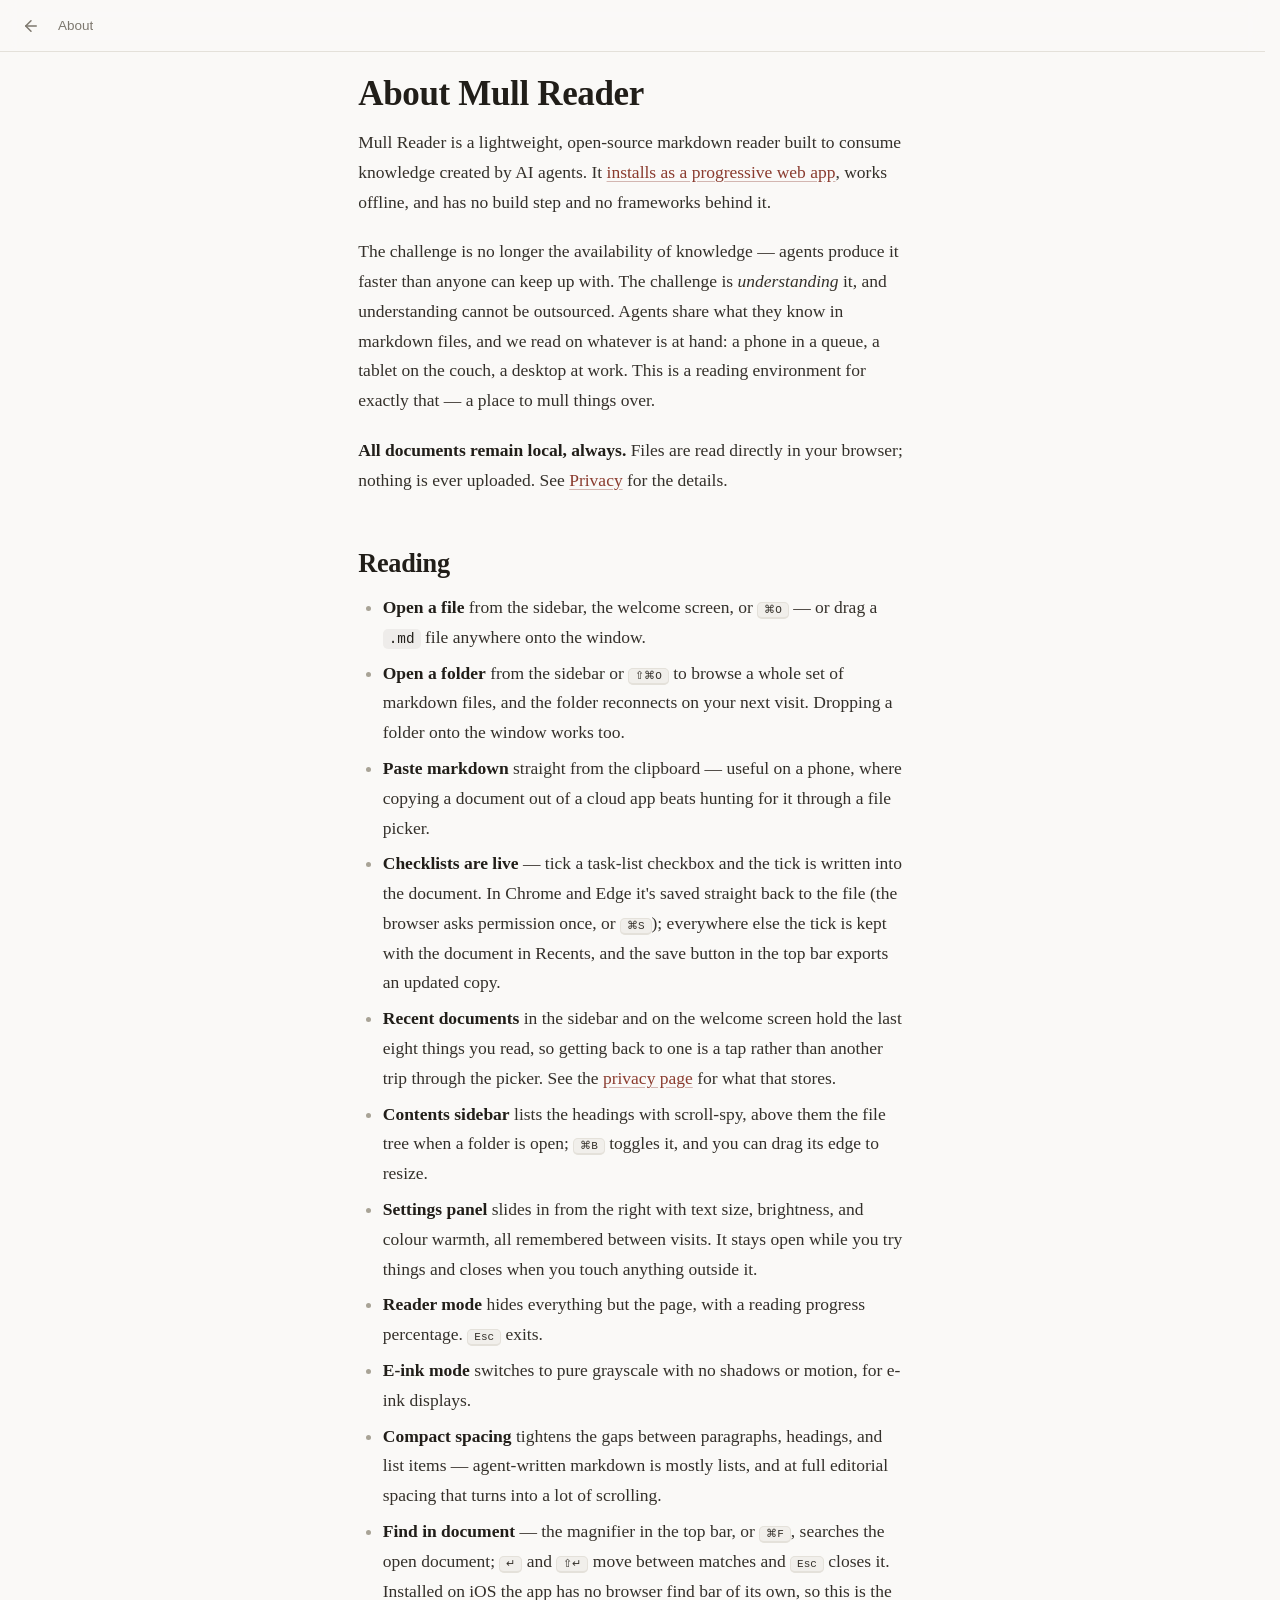
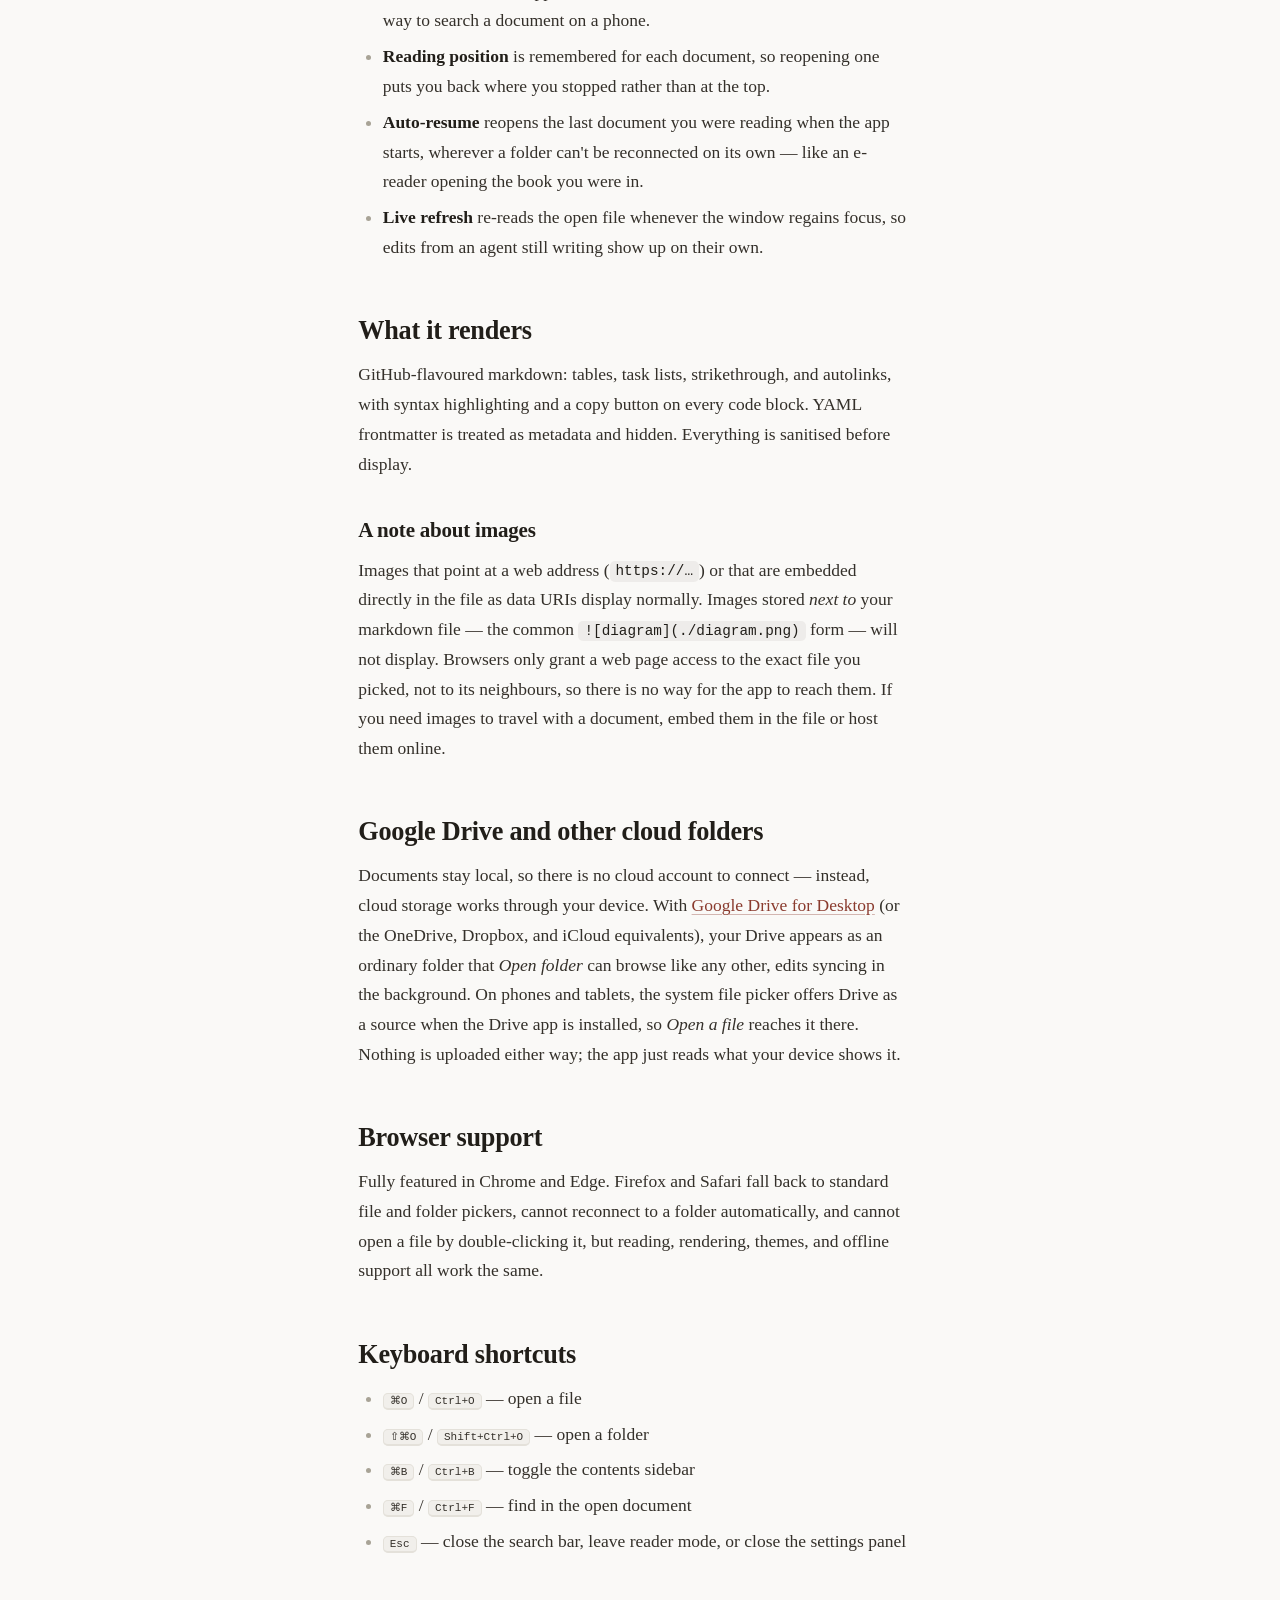
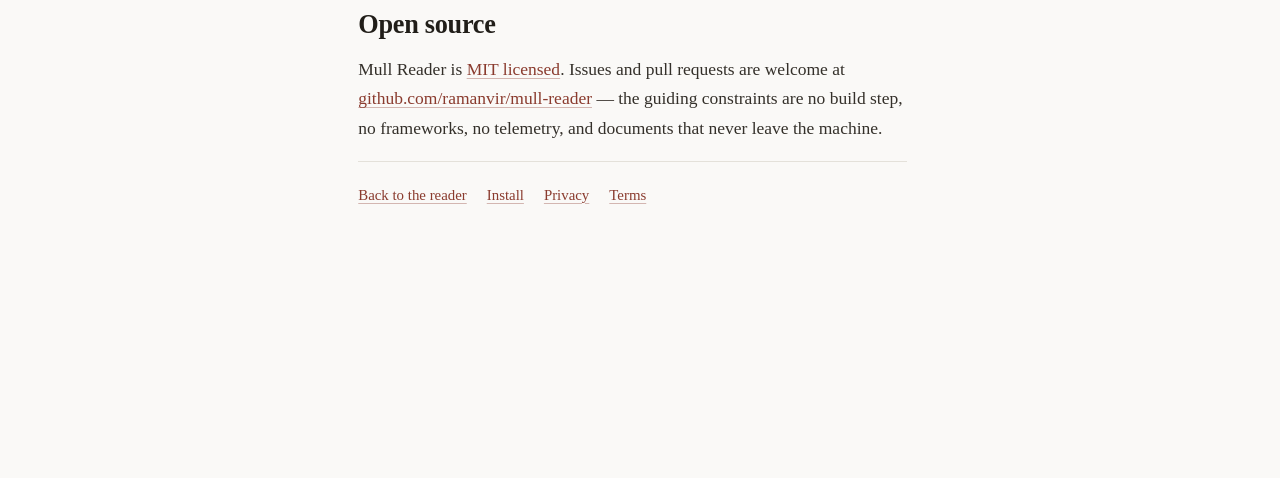
==== about.html @ fd64b6f9 "Make task-list checkboxes live, with saves back to the file Ticking a checkbox in a rendered documen" ====
<!doctype html>
<html lang="en">
<head>
  <meta charset="utf-8">
  <meta name="viewport" content="width=device-width, initial-scale=1, viewport-fit=cover">
  <title>About - Mull Reader</title>
  <meta name="description" content="What Mull Reader is, how to use it, and which browsers it supports.">
  <meta name="theme-color" content="#faf9f7" media="(prefers-color-scheme: light)">
  <meta name="theme-color" content="#1c1b1a" media="(prefers-color-scheme: dark)">
  <link rel="icon" href="./favicon.ico" sizes="48x48">
  <link rel="icon" href="./icons/icon.svg" type="image/svg+xml">
  <link rel="apple-touch-icon" href="./icons/apple-touch-icon.png">
  <!-- The host serves this page at the extensionless URL and 308s the
       .html form to it; in-app links keep .html so the offline cache hits. -->
  <link rel="canonical" href="https://mullreader.com/about">
  <link rel="stylesheet" href="./styles.css">
  <script src="./js/prefs.js"></script>
</head>
<body>
  <header class="topbar">
    <a class="icon-btn" href="./" aria-label="Back to Mull Reader" title="Back to Mull Reader">
      <svg viewBox="0 0 24 24" width="18" height="18" fill="none" stroke="currentColor" stroke-width="2" stroke-linecap="round" stroke-linejoin="round"><path d="M19 12H5"/><path d="M12 19l-7-7 7-7"/></svg>
    </a>
    <span class="file-name">About</span>
    <span class="spacer"></span>
  </header>

  <main class="main">
    <article class="content prose">
      <h1>About Mull Reader</h1>

      <p>Mull Reader is a lightweight, open-source markdown reader built to consume knowledge created by AI agents. It <a href="./install.html">installs as a progressive web app</a>, works offline, and has no build step and no frameworks behind it.</p>

      <p>The challenge is no longer the availability of knowledge — agents produce it faster than anyone can keep up with. The challenge is <em>understanding</em> it, and understanding cannot be outsourced. Agents share what they know in markdown files, and we read on whatever is at hand: a phone in a queue, a tablet on the couch, a desktop at work. This is a reading environment for exactly that — a place to mull things over.</p>

      <p><strong>All documents remain local, always.</strong> Files are read directly in your browser; nothing is ever uploaded. See <a href="./privacy.html">Privacy</a> for the details.</p>

      <h2>Reading</h2>
      <ul>
        <li><strong>Open a file</strong> from the sidebar, the welcome screen, or <kbd>⌘O</kbd> — or drag a <code>.md</code> file anywhere onto the window.</li>
        <li><strong>Open a folder</strong> from the sidebar or <kbd>⇧⌘O</kbd> to browse a whole set of markdown files, and the folder reconnects on your next visit. Dropping a folder onto the window works too.</li>
        <li><strong>Paste markdown</strong> straight from the clipboard — useful on a phone, where copying a document out of a cloud app beats hunting for it through a file picker.</li>
        <li><strong>Checklists are live</strong> — tick a task-list checkbox and the tick is written into the document. In Chrome and Edge it's saved straight back to the file (the browser asks permission once, or <kbd>⌘S</kbd>); everywhere else the tick is kept with the document in Recents, and the save button in the top bar exports an updated copy.</li>
        <li><strong>Recent documents</strong> in the sidebar and on the welcome screen hold the last eight things you read, so getting back to one is a tap rather than another trip through the picker. See the <a href="./privacy.html#recent">privacy page</a> for what that stores.</li>
        <li><strong>Contents sidebar</strong> lists the headings with scroll-spy, above them the file tree when a folder is open; <kbd>⌘B</kbd> toggles it, and you can drag its edge to resize.</li>
        <li><strong>Settings panel</strong> slides in from the right with text size, brightness, and colour warmth, all remembered between visits. It stays open while you try things and closes when you touch anything outside it.</li>
        <li><strong>Reader mode</strong> hides everything but the page, with a reading progress percentage. <kbd>Esc</kbd> exits.</li>
        <li><strong>E-ink mode</strong> switches to pure grayscale with no shadows or motion, for e-ink displays.</li>
        <li><strong>Compact spacing</strong> tightens the gaps between paragraphs, headings, and list items — agent-written markdown is mostly lists, and at full editorial spacing that turns into a lot of scrolling.</li>
        <li><strong>Find in document</strong> — the magnifier in the top bar, or <kbd>⌘F</kbd>, searches the open document; <kbd>↵</kbd> and <kbd>⇧↵</kbd> move between matches and <kbd>Esc</kbd> closes it. Installed on iOS the app has no browser find bar of its own, so this is the way to search a document on a phone.</li>
        <li><strong>Reading position</strong> is remembered for each document, so reopening one puts you back where you stopped rather than at the top.</li>
        <li><strong>Auto-resume</strong> reopens the last document you were reading when the app starts, wherever a folder can't be reconnected on its own — like an e-reader opening the book you were in.</li>
        <li><strong>Live refresh</strong> re-reads the open file whenever the window regains focus, so edits from an agent still writing show up on their own.</li>
      </ul>

      <h2>What it renders</h2>
      <p>GitHub-flavoured markdown: tables, task lists, strikethrough, and autolinks, with syntax highlighting and a copy button on every code block. YAML frontmatter is treated as metadata and hidden. Everything is sanitised before display.</p>

      <h3>A note about images</h3>
      <p>Images that point at a web address (<code>https://…</code>) or that are embedded directly in the file as data URIs display normally. Images stored <em>next to</em> your markdown file — the common <code>![diagram](./diagram.png)</code> form — will not display. Browsers only grant a web page access to the exact file you picked, not to its neighbours, so there is no way for the app to reach them. If you need images to travel with a document, embed them in the file or host them online.</p>

      <h2>Google Drive and other cloud folders</h2>
      <p>Documents stay local, so there is no cloud account to connect — instead, cloud storage works through your device. With <a href="https://workspace.google.com/products/drive/#download" target="_blank" rel="noopener noreferrer">Google Drive for Desktop</a> (or the OneDrive, Dropbox, and iCloud equivalents), your Drive appears as an ordinary folder that <em>Open folder</em> can browse like any other, edits syncing in the background. On phones and tablets, the system file picker offers Drive as a source when the Drive app is installed, so <em>Open a file</em> reaches it there. Nothing is uploaded either way; the app just reads what your device shows it.</p>

      <h2>Browser support</h2>
      <p>Fully featured in Chrome and Edge. Firefox and Safari fall back to standard file and folder pickers, cannot reconnect to a folder automatically, and cannot open a file by double-clicking it, but reading, rendering, themes, and offline support all work the same.</p>

      <h2>Keyboard shortcuts</h2>
      <ul>
        <li><kbd>⌘O</kbd> / <kbd>Ctrl+O</kbd> — open a file</li>
        <li><kbd>⇧⌘O</kbd> / <kbd>Shift+Ctrl+O</kbd> — open a folder</li>
        <li><kbd>⌘B</kbd> / <kbd>Ctrl+B</kbd> — toggle the contents sidebar</li>
        <li><kbd>⌘F</kbd> / <kbd>Ctrl+F</kbd> — find in the open document</li>
        <li><kbd>Esc</kbd> — close the search bar, leave reader mode, or close the settings panel</li>
      </ul>

      <h2>Open source</h2>
      <p>Mull Reader is <a href="https://github.com/ramanvir/mull-reader/blob/main/LICENSE" target="_blank" rel="noopener noreferrer">MIT licensed</a>. Issues and pull requests are welcome at <a href="https://github.com/ramanvir/mull-reader" target="_blank" rel="noopener noreferrer">github.com/ramanvir/mull-reader</a> — the guiding constraints are no build step, no frameworks, no telemetry, and documents that never leave the machine.</p>

      <nav class="doc-nav" aria-label="Related pages">
        <a href="./">Back to the reader</a>
        <a href="./install.html">Install</a>
        <a href="./privacy.html">Privacy</a>
        <a href="./terms.html">Terms</a>
      </nav>
    </article>
  </main>
</body>
</html>
---- styles.css ----
/* ================= Folio — editorial markdown reader ================= */

:root {
  --serif: Charter, 'Bitstream Charter', 'Sitka Text', Cambria, Georgia, 'Times New Roman', serif;
  --sans: -apple-system, BlinkMacSystemFont, 'Segoe UI', Inter, Roboto, 'Helvetica Neue', sans-serif;
  --mono: ui-monospace, 'SF Mono', SFMono-Regular, Menlo, Consolas, 'Liberation Mono', monospace;

  --safe-top: env(safe-area-inset-top, 0px);
  --safe-bottom: env(safe-area-inset-bottom, 0px);
  --safe-left: env(safe-area-inset-left, 0px);
  --safe-right: env(safe-area-inset-right, 0px);

  --topbar-h: calc(52px + var(--safe-top));
  --sidebar-w: 272px;
  --prose-size: 17.5px;

  /* Light: warm paper */
  --bg: #faf9f7;
  --bg-raised: #f1efeb;
  --bg-sidebar: #f4f2ee;
  --ink: #34302a;
  --ink-strong: #211e19;
  --muted: #7d786e;
  --faint: #a8a396;
  --border: #e4e1da;
  --accent: #8a3b2e;
  --accent-soft: rgba(138, 59, 46, 0.08);
  --code-bg: rgba(90, 80, 60, 0.07);
  --pre-bg: #f2f0ec;
  --shadow: 0 1px 3px rgba(40, 35, 25, 0.08);

  --hl-comment: #918c80;
  --hl-keyword: #9d4a34;
  --hl-string: #3f6e4b;
  --hl-number: #a06a1f;
  --hl-title: #4a5d94;
  --hl-attr: #77522e;
}

/* Dark: warm dark gray, reduced-contrast text */
@media (prefers-color-scheme: dark) {
  :root:not([data-theme="light"]) {
    --bg: #1c1b1a;
    --bg-raised: #262523;
    --bg-sidebar: #211f1e;
    --ink: #cfccc4;
    --ink-strong: #e8e5dd;
    --muted: #8f8b81;
    --faint: #6b675e;
    --border: #34322e;
    --accent: #d99a83;
    --accent-soft: rgba(217, 154, 131, 0.1);
    --code-bg: rgba(255, 250, 235, 0.07);
    --pre-bg: #232220;
    --shadow: 0 1px 3px rgba(0, 0, 0, 0.4);

    --hl-comment: #7d786e;
    --hl-keyword: #d9927b;
    --hl-string: #a3c495;
    --hl-number: #d4b06a;
    --hl-title: #97aede;
    --hl-attr: #c9a97d;
  }
}
:root[data-theme="dark"] {
  --bg: #1c1b1a;
  --bg-raised: #262523;
  --bg-sidebar: #211f1e;
  --ink: #cfccc4;
  --ink-strong: #e8e5dd;
  --muted: #8f8b81;
  --faint: #6b675e;
  --border: #34322e;
  --accent: #d99a83;
  --accent-soft: rgba(217, 154, 131, 0.1);
  --code-bg: rgba(255, 250, 235, 0.07);
  --pre-bg: #232220;
  --shadow: 0 1px 3px rgba(0, 0, 0, 0.4);

  --hl-comment: #7d786e;
  --hl-keyword: #d9927b;
  --hl-string: #a3c495;
  --hl-number: #d4b06a;
  --hl-title: #97aede;
  --hl-attr: #c9a97d;
}

/* E-ink: pure grayscale, hard edges, no motion — wins over light and dark */
:root[data-eink] {
  --bg: #ffffff;
  --bg-raised: #f0f0f0;
  --bg-sidebar: #ffffff;
  --ink: #111111;
  --ink-strong: #000000;
  --muted: #3d3d3d;
  --faint: #6e6e6e;
  --border: #9a9a9a;
  --accent: #000000;
  --accent-soft: rgba(0, 0, 0, 0.08);
  --code-bg: rgba(0, 0, 0, 0.07);
  --pre-bg: #f2f2f2;
  --shadow: none;

  --hl-comment: #666666;
  --hl-keyword: #000000;
  --hl-string: #333333;
  --hl-number: #333333;
  --hl-title: #000000;
  --hl-attr: #444444;
}
:root[data-eink] * {
  transition: none !important;
  animation: none !important;
  box-shadow: none !important;
  text-shadow: none !important;
}
:root[data-eink] body { -webkit-font-smoothing: auto; }
:root[data-eink] .topbar { backdrop-filter: none; background: var(--bg); }
:root[data-eink] .drop-veil { backdrop-filter: none; }
:root[data-eink] .prose img { filter: grayscale(1) contrast(1.05); }

/* ================= Base ================= */

* { box-sizing: border-box; }

html {
  scrollbar-gutter: stable;
  scroll-padding-top: calc(var(--topbar-h) + 16px);
  -webkit-text-size-adjust: 100%;
  /* Disable double-tap-to-zoom (pinch zoom still works); restricting the
     root restricts every descendant's touch gestures with it. */
  touch-action: manipulation;
}

body {
  margin: 0;
  background: var(--bg);
  color: var(--ink);
  font-family: var(--sans);
  font-size: 15px;
  -webkit-font-smoothing: antialiased;
  transition: background-color 0.15s ease, color 0.15s ease;
}

button { font: inherit; color: inherit; -webkit-tap-highlight-color: transparent; }
a { -webkit-tap-highlight-color: transparent; }

/* ================= Top bar ================= */

.topbar {
  position: sticky;
  top: 0;
  z-index: 20;
  display: flex;
  align-items: center;
  gap: 10px;
  height: var(--topbar-h);
  padding: var(--safe-top) calc(14px + var(--safe-right)) 0 calc(14px + var(--safe-left));
  background: color-mix(in srgb, var(--bg) 88%, transparent);
  backdrop-filter: blur(10px);
  border-bottom: 1px solid var(--border);
}

.file-name {
  color: var(--muted);
  font-size: 13.5px;
  white-space: nowrap;
  overflow: hidden;
  text-overflow: ellipsis;
  min-width: 0;
}
.file-name:not(:empty) { cursor: pointer; }

.spacer { flex: 1; }

.icon-btn {
  display: inline-flex;
  align-items: center;
  justify-content: center;
  gap: 6px;
  border: 1px solid transparent;
  background: none;
  border-radius: 8px;
  cursor: pointer;
  color: var(--muted);
  padding: 7px;
  touch-action: manipulation;
}
.font-btn {
  font-family: var(--serif);
  font-weight: 600;
  font-size: 13px;
  letter-spacing: 0.02em;
}
#font-inc { font-size: 15.5px; }

.icon-btn:disabled { opacity: 0.35; cursor: default; }
/* `hidden` has to win over the flex display above — the search button is
   hidden until a document is open. */
.icon-btn[hidden] { display: none !important; }
.icon-btn[aria-pressed="true"] {
  color: var(--accent);
  background: var(--accent-soft);
}

.icon-btn:hover {
  color: var(--ink-strong);
  background: var(--bg-raised);
}

/* --- settings panel --- */

/* A full-height panel on the right rather than a dropdown. It sits under the
   brightness and tone veils on purpose, so adjusting them shows their real
   effect on the page instead of on a panel floating above it. */

.menu-scrim {
  position: fixed;
  inset: 0;
  z-index: 29;
  background: rgba(0, 0, 0, 0.28);
  opacity: 0;
  /* Inert rather than removed, so the fade survives the close. */
  pointer-events: none;
  transition: opacity 0.22s ease;
}
body.menu-open .menu-scrim { opacity: 1; pointer-events: auto; }

@media (prefers-reduced-motion: reduce) {
  .menu-scrim, .menu-panel { transition: none; }
}

.menu-panel {
  position: fixed;
  top: 0;
  right: 0;
  bottom: 0;
  z-index: 30;
  width: min(320px, 86vw);
  display: flex;
  flex-direction: column;
  background: var(--bg-sidebar);
  border-left: 1px solid var(--border);
  box-shadow: -12px 0 34px rgba(0, 0, 0, 0.16);
  /* Off-screen and out of the tab order until opened. `visibility` is stepped
     rather than transitioned: on close it's delayed so the slide-out stays
     visible, but on open it must flip in the same style recalc — a visibility
     *transition* leaves the panel hidden for a frame, and a hidden element
     silently refuses focus(). */
  transform: translateX(100%);
  visibility: hidden;
  transition: transform 0.22s ease, visibility 0s linear 0.22s;
}
.menu-panel:focus { outline: none; }
body.menu-open .menu-panel {
  transform: none;
  visibility: visible;
  transition: transform 0.22s ease, visibility 0s;
}

.menu-panel-head {
  flex: none;
  display: flex;
  align-items: center;
  justify-content: space-between;
  gap: 10px;
  height: var(--topbar-h);
  padding: var(--safe-top) calc(10px + var(--safe-right)) 0 16px;
  border-bottom: 1px solid var(--border);
}
.menu-panel-title {
  font-size: 11px;
  font-weight: 600;
  text-transform: uppercase;
  letter-spacing: 0.09em;
  color: var(--faint);
}

.menu-panel-body {
  flex: 1;
  overflow-y: auto;
  padding: 10px 10px calc(24px + var(--safe-bottom));
}

.menu-item {
  display: flex;
  align-items: center;
  gap: 10px;
  width: 100%;
  border: 0;
  background: none;
  cursor: pointer;
  padding: 9px 10px;
  border-radius: 8px;
  font-size: 13.5px;
  color: var(--ink);
  text-align: left;
  text-decoration: none;
  touch-action: manipulation;
}
.menu-item svg { flex: none; color: var(--muted); }
.menu-item:hover { background: var(--bg-raised); }
.menu-item[aria-pressed="true"] {
  color: var(--accent);
  background: var(--accent-soft);
}
.menu-item[aria-pressed="true"] svg { color: var(--accent); }

.menu-sep { height: 1px; background: var(--border); margin: 6px 4px; }

.menu-size {
  display: flex;
  align-items: center;
  justify-content: space-between;
  gap: 10px;
  padding: 2px 4px 2px 10px;
  font-size: 13.5px;
  color: var(--ink);
}
.menu-size-btns { display: inline-flex; }

/* theme toggle shows the icon for the theme you'd switch to */
.moon { display: none; }
@media (prefers-color-scheme: dark) {
  :root:not([data-theme="light"]) .sun { display: none; }
  :root:not([data-theme="light"]) .moon { display: block; }
}
:root[data-theme="dark"] .sun { display: none; }
:root[data-theme="dark"] .moon { display: block; }
:root[data-theme="light"] .sun { display: block; }
:root[data-theme="light"] .moon { display: none; }

/* ================= Find in document ================= */

/* A slim bar under the topbar rather than a floating box: an installed iOS
   app has no browser find bar, so this is the whole search affordance and it
   has to be thumb-reachable and wide enough to type into on a phone. */
.search-bar {
  position: fixed;
  top: var(--topbar-h);
  left: 0;
  right: 0;
  z-index: 19;
  display: flex;
  align-items: center;
  gap: 4px;
  padding: 6px calc(10px + var(--safe-right)) 6px calc(12px + var(--safe-left));
  background: var(--bg);
  border-bottom: 1px solid var(--border);
  box-shadow: var(--shadow);
  font-family: var(--sans);
}
.search-bar[hidden] { display: none !important; }
.search-glyph { flex: none; color: var(--faint); }

.search-input {
  flex: 1;
  min-width: 0;
  border: 1px solid transparent;
  background: none;
  color: var(--ink);
  font-family: var(--sans);
  /* 16px keeps iOS Safari from zooming the page when the field takes focus. */
  font-size: 16px;
  padding: 6px 4px;
  border-radius: 8px;
}
.search-input:focus { outline: none; }
.search-input::placeholder { color: var(--faint); }

.search-count {
  flex: none;
  font-size: 12px;
  color: var(--faint);
  font-variant-numeric: tabular-nums;
  padding: 0 4px;
}
.search-count.none { color: var(--accent); }

/* In reader mode the topbar hides itself and would slide back over the search
   bar on hover or a scroll up. Searching is chrome work, so while the bar is
   open the topbar simply stays put above it. */
body.reader-mode.search-open .topbar { transform: none; }

/* Highlighting uses the CSS Custom Highlight API, so nothing in the document
   is rewritten to show a match — see js/app.js. Browsers without it still
   count and scroll to matches, just without the paint. */
::highlight(search) {
  background-color: color-mix(in srgb, var(--accent) 26%, transparent);
  color: var(--ink-strong);
}
::highlight(search-current) {
  background-color: var(--accent);
  color: var(--bg);
}

/* ================= Layout ================= */

.layout { display: flex; min-height: calc(100dvh - var(--topbar-h)); }

.sidebar {
  width: var(--sidebar-w);
  flex: none;
  position: sticky;
  top: var(--topbar-h);
  height: calc(100dvh - var(--topbar-h));
  overflow-y: auto;
  background: var(--bg-sidebar);
  border-right: 1px solid var(--border);
  padding: 14px 10px calc(32px + var(--safe-bottom));
}
body.sidebar-collapsed .sidebar { display: none; }

.sidebar-actions {
  margin-bottom: 10px;
  padding-bottom: 10px;
  border-bottom: 1px solid var(--border);
}

/* Drag handle straddling the sidebar's right edge. The hit area is wider than
   the line it draws so it's easy to grab without eating the border's look. */
.sidebar-resizer {
  flex: none;
  width: 9px;
  margin: 0 -5px 0 -4px;
  position: sticky;
  top: var(--topbar-h);
  height: calc(100dvh - var(--topbar-h));
  z-index: 16;
  cursor: col-resize;
  touch-action: none;
}
.sidebar-resizer::before {
  content: '';
  display: block;
  width: 3px;
  height: 100%;
  margin-left: 3px;
  background: transparent;
  transition: background 0.15s ease;
}
.sidebar-resizer:hover::before,
.sidebar-resizer:focus-visible::before,
body.sidebar-resizing .sidebar-resizer::before { background: var(--accent); }
.sidebar-resizer:focus-visible { outline: none; }

/* While dragging, keep the col-resize cursor even as the pointer outruns the
   handle, and stop the drag from selecting the contents list. */
body.sidebar-resizing { cursor: col-resize; user-select: none; }

body.sidebar-collapsed .sidebar-resizer,
body.reader-mode .sidebar-resizer { display: none; }

.main { flex: 1; min-width: 0; }

/* ================= File tree ================= */

/* Sits between the open actions and the contents outline. Hidden entirely
   until a folder is open, so single-file readers never see an empty shelf. */
.file-tree {
  margin-bottom: 12px;
  padding-bottom: 12px;
  border-bottom: 1px solid var(--border);
}
.file-tree[hidden] { display: none !important; }

.tree-root-name {
  font-size: 11px;
  font-weight: 600;
  text-transform: uppercase;
  letter-spacing: 0.09em;
  color: var(--faint);
  padding: 2px 8px 8px;
  overflow-wrap: anywhere;
}

.tree-empty { color: var(--faint); font-size: 13px; padding: 8px; }

.tree-children { display: flex; flex-direction: column; }
.tree-dir > .tree-children,
details.tree-dir > .tree-children { padding-left: 14px; }

details.tree-dir > summary {
  list-style: none;
  cursor: pointer;
  padding: 4px 8px;
  border-radius: 6px;
  font-size: 13.5px;
  font-weight: 600;
  color: var(--muted);
  user-select: none;
  display: flex;
  align-items: center;
  gap: 6px;
  overflow-wrap: anywhere;
}
details.tree-dir > summary::-webkit-details-marker { display: none; }
details.tree-dir > summary::before {
  content: '';
  flex: none;
  width: 0; height: 0;
  border-left: 5px solid var(--faint);
  border-top: 4px solid transparent;
  border-bottom: 4px solid transparent;
  transition: transform 0.12s ease;
}
details.tree-dir[open] > summary::before { transform: rotate(90deg); }
details.tree-dir > summary:hover { background: var(--bg-raised); color: var(--ink-strong); }

.tree-file {
  text-align: left;
  border: 0;
  background: none;
  cursor: pointer;
  padding: 4px 8px;
  border-radius: 6px;
  font-size: 13.5px;
  color: var(--ink);
  overflow-wrap: anywhere;
}
.tree-file:hover { background: var(--bg-raised); }
.tree-file.active {
  background: var(--accent-soft);
  color: var(--accent);
  font-weight: 600;
}

/* ================= Recent documents ================= */

/* Sits above the file tree: the way back into what you were reading when no
   folder is open, which on browsers without persistent handles is every launch. */
.recents {
  margin-bottom: 12px;
  padding-bottom: 12px;
  border-bottom: 1px solid var(--border);
}
.recents[hidden] { display: none !important; }

.recents > summary {
  list-style: none;
  cursor: pointer;
  user-select: none;
  display: flex;
  align-items: center;
  gap: 6px;
  font-size: 11px;
  font-weight: 600;
  text-transform: uppercase;
  letter-spacing: 0.09em;
  color: var(--faint);
  padding: 2px 8px 8px;
}
.recents > summary::-webkit-details-marker { display: none; }
.recents > summary::before {
  content: '';
  flex: none;
  width: 0; height: 0;
  border-left: 5px solid var(--faint);
  border-top: 4px solid transparent;
  border-bottom: 4px solid transparent;
  transition: transform 0.12s ease;
}
.recents[open] > summary::before { transform: rotate(90deg); }
.recents > summary:hover { color: var(--ink-strong); }

.recents-list { display: flex; flex-direction: column; }

.recent-item {
  display: flex;
  flex-direction: column;
  align-items: flex-start;
  gap: 1px;
  text-align: left;
  border: 0;
  background: none;
  cursor: pointer;
  padding: 5px 8px;
  border-radius: 6px;
  overflow-wrap: anywhere;
}
.recent-item:hover { background: var(--bg-raised); }

.recent-name {
  font-size: 13.5px;
  color: var(--ink);
}
.recent-meta {
  font-size: 11px;
  color: var(--faint);
}

.recents-clear {
  margin-top: 6px;
  border: 0;
  background: none;
  cursor: pointer;
  padding: 4px 8px;
  border-radius: 6px;
  font-size: 11.5px;
  color: var(--faint);
}
.recents-clear:hover { background: var(--bg-raised); color: var(--ink-strong); }

/* The welcome screen's copy of the list. Centred to sit under the CTA, and
   boxed so it reads as a shelf rather than as more body copy. */
.welcome-recents {
  margin-top: 30px;
  text-align: left;
  border: 1px solid var(--border);
  border-radius: 12px;
  padding: 10px;
  background: var(--bg-raised);
}
.welcome-recents[hidden] { display: none !important; }

.welcome-recents-title {
  font-family: var(--sans);
  font-size: 10.5px;
  font-weight: 600;
  text-transform: uppercase;
  letter-spacing: 0.1em;
  color: var(--faint);
  padding: 2px 8px 6px;
}
.welcome-recents .recent-item { width: 100%; }

/* ================= Welcome ================= */

.welcome {
  display: grid;
  place-items: center;
  min-height: calc(100dvh - var(--topbar-h));
  padding: 32px;
}
.welcome[hidden] { display: none; }

.welcome-inner { text-align: center; max-width: 26rem; }

.welcome-mark {
  width: 76px; height: 76px;
  margin: 0 auto 22px;
  display: grid;
  place-items: center;
  border-radius: 20px;
  background: var(--ink-strong);
  color: var(--bg);
  box-shadow: var(--shadow);
}
.welcome-mark svg { width: 44px; height: 36px; display: block; }
/* e-ink is pure grayscale and the tile is black — the rust arrow would vanish */
:root[data-eink] .welcome-mark .mark-arrow { fill: var(--bg); }

.welcome h1 {
  font-family: var(--serif);
  font-size: 34px;
  margin: 0 0 10px;
  color: var(--ink-strong);
}

.welcome-sub {
  font-family: var(--serif);
  font-size: 17px;
  line-height: 1.6;
  color: var(--muted);
  margin: 0 0 26px;
  text-align: justify;
  text-align-last: center;
  -webkit-hyphens: auto;
  hyphens: auto;
}

.cta {
  border: 0;
  background: var(--accent);
  color: var(--bg);
  font-size: 15px;
  font-weight: 600;
  padding: 11px 22px;
  border-radius: 10px;
  cursor: pointer;
  box-shadow: var(--shadow);
  /* also used as a link on the 404 page */
  display: inline-block;
  text-decoration: none;
}
.cta:hover { filter: brightness(1.08); }

.cta-secondary {
  margin-left: 10px;
  background: none;
  color: var(--muted);
  border: 1px solid var(--border);
  box-shadow: none;
}
.cta-secondary:hover { color: var(--ink-strong); border-color: var(--faint); filter: none; }
.cta-secondary[hidden] { display: none; }

.welcome-secondary {
  display: block;
  margin: 12px auto 0;
  border: 0;
  background: none;
  cursor: pointer;
  font-size: 13.5px;
  color: var(--muted);
  text-decoration: underline;
  text-decoration-color: var(--border);
  text-underline-offset: 3px;
  padding: 6px 10px;
  border-radius: 8px;
}
.welcome-secondary:hover { color: var(--accent); }
.welcome-secondary[hidden] { display: none !important; }

.welcome-hint {
  margin: 16px auto 0;
  max-width: 24rem;
  font-size: 12.5px;
  line-height: 1.55;
  color: var(--faint);
  text-align: left;
  padding: 10px 12px;
  border: 1px solid var(--border);
  border-radius: 10px;
}
.welcome-hint strong { color: var(--muted); font-weight: 600; }
.welcome-hint[hidden] { display: none !important; }

.welcome-links {
  display: flex;
  flex-wrap: wrap;
  justify-content: center;
  gap: 6px 18px;
  margin-top: 28px;
  font-size: 13px;
}
.welcome-links a {
  color: var(--faint);
  text-decoration: none;
}
.welcome-links a:hover { color: var(--accent); }

/* ================= Static pages (about, privacy, terms) ================= */

.doc-meta {
  color: var(--faint);
  font-size: 0.85em;
}

.doc-nav {
  display: flex;
  flex-wrap: wrap;
  gap: 8px 20px;
  margin-top: 3em;
  padding-top: 1.4em;
  border-top: 1px solid var(--border);
  font-size: 0.85em;
}
.doc-nav a { color: var(--muted); }

kbd {
  font-family: var(--mono);
  font-size: 11px;
  background: var(--bg-raised);
  border: 1px solid var(--border);
  border-bottom-width: 2px;
  border-radius: 5px;
  padding: 1px 6px;
}

/* ================= Prose ================= */

.content {
  max-width: 70ch;
  margin: 0 auto;
  padding: 20px 32px 30vh;
  padding-left: max(32px, var(--safe-left));
  padding-right: max(32px, var(--safe-right));
}

.prose {
  font-family: var(--serif);
  font-size: var(--prose-size);
  line-height: 1.7;
  color: var(--ink);
}

.prose > * { margin-top: 0; margin-bottom: 0; }
.prose > * + * { margin-top: 1.15em; }

.prose h1, .prose h2, .prose h3, .prose h4, .prose h5, .prose h6 {
  font-family: var(--serif);
  color: var(--ink-strong);
  line-height: 1.25;
  letter-spacing: -0.01em;
  position: relative;
}
.prose > h1 { font-size: 2em; margin-top: 0.4em; }
.prose > h2 { font-size: 1.5em; margin-top: 2em; }
.prose > h3 { font-size: 1.2em; margin-top: 1.8em; }
.prose > h4 { font-size: 1.05em; margin-top: 1.6em; }
.prose > :first-child { margin-top: 0; }

.prose h1 + *, .prose h2 + *, .prose h3 + *, .prose h4 + * { margin-top: 0.7em; }

/* ---------- Compact spacing ---------- */
/* Agent-written markdown is mostly headings and lists, and at the default
   editorial rhythm that becomes a page of gaps you scroll past. This tightens
   the space *between* blocks; the text itself is left alone. */

:root[data-compact] .prose { line-height: 1.55; }
:root[data-compact] .prose > * + * { margin-top: 0.6em; }
:root[data-compact] .prose > h1 { margin-top: 0.2em; }
:root[data-compact] .prose > h2 { margin-top: 1.1em; }
:root[data-compact] .prose > h3 { margin-top: 0.95em; }
:root[data-compact] .prose > h4 { margin-top: 0.85em; }
:root[data-compact] .prose h1 + *,
:root[data-compact] .prose h2 + *,
:root[data-compact] .prose h3 + *,
:root[data-compact] .prose h4 + * { margin-top: 0.4em; }

:root[data-compact] .prose li { margin-top: 0.1em; }
:root[data-compact] .prose li > ul,
:root[data-compact] .prose li > ol { margin-top: 0.1em; }

/* A blank line between list items makes marked wrap each one in a <p>, which
   then carries the browser's default 1em above and below. Agents write lists
   that way constantly, so this is the single biggest source of dead space. */
:root[data-compact] .prose li > p,
:root[data-compact] .prose blockquote > p { margin: 0; }
:root[data-compact] .prose li > p + p { margin-top: 0.4em; }

:root[data-compact] .prose blockquote { padding: 0.5em 1.1em; }
:root[data-compact] .prose blockquote > * + * { margin-top: 0.45em; }

:root[data-compact] .prose hr { margin: 1.2em auto; }
:root[data-compact] .prose th,
:root[data-compact] .prose td { padding: 0.4em 0.8em; }

.h-anchor {
  position: absolute;
  margin-left: 0.35em;
  color: var(--faint);
  text-decoration: none;
  opacity: 0;
  transition: opacity 0.12s ease;
  font-weight: 400;
}
h1:hover .h-anchor, h2:hover .h-anchor, h3:hover .h-anchor,
h4:hover .h-anchor, h5:hover .h-anchor, h6:hover .h-anchor { opacity: 1; }
.h-anchor:hover { color: var(--accent); }

.prose a {
  color: var(--accent);
  text-decoration: underline;
  text-decoration-color: color-mix(in srgb, var(--accent) 35%, transparent);
  text-underline-offset: 3px;
}
.prose a:hover { text-decoration-color: var(--accent); }

.prose strong { color: var(--ink-strong); }

.prose blockquote {
  margin-left: 0;
  margin-right: 0;
  padding: 0.7em 1.2em;
  border-left: 3px solid var(--accent);
  background: var(--accent-soft);
  border-radius: 0 8px 8px 0;
  color: color-mix(in srgb, var(--ink) 82%, var(--muted));
}
.prose blockquote > * + * { margin-top: 0.8em; }

.prose ul, .prose ol { padding-left: 1.4em; }
.prose li { margin-top: 0.35em; }
.prose li::marker { color: var(--faint); }

.prose ul.task-list { list-style: none; padding-left: 0.4em; }
.prose li.task-item { display: flex; gap: 0.55em; align-items: baseline; }
.prose li.task-item input[type="checkbox"] {
  accent-color: var(--accent);
  transform: translateY(2px);
  margin: 0;
}
.prose input[type="checkbox"]:not(:disabled) { cursor: pointer; }

/* Unsaved ticks waiting to be written — the accent makes the button read
   as "you have changes", not as one more quiet tool. */
#save-btn { color: var(--accent); }

.prose hr {
  border: 0;
  margin: 2.6em auto;
  text-align: center;
  height: auto;
}
.prose hr::after {
  content: '· · ·';
  color: var(--faint);
  font-size: 1.1em;
  letter-spacing: 0.6em;
  padding-left: 0.6em;
}

.prose img { max-width: 100%; height: auto; border-radius: 8px; }

/* Stand-in for an image that couldn't load — see explainBrokenImages() */
.prose .img-missing {
  display: inline-flex;
  align-items: center;
  gap: 0.5em;
  max-width: 100%;
  padding: 0.5em 0.8em;
  border: 1px dashed var(--border);
  border-radius: 8px;
  background: var(--bg-raised);
  font-family: var(--sans);
  font-size: 0.8em;
  line-height: 1.4;
  color: var(--muted);
  cursor: help;
}
.prose .img-missing svg { flex: none; color: var(--faint); }
.prose .img-missing em { color: var(--faint); font-style: italic; }

/* --- inline code & code blocks --- */

.prose code {
  font-family: var(--mono);
  font-size: 0.82em;
}
.prose :not(pre) > code {
  background: var(--code-bg);
  padding: 0.15em 0.42em;
  border-radius: 5px;
  color: var(--ink-strong);
}

.codeblock { position: relative; }
.prose pre {
  margin: 0;
  background: var(--pre-bg);
  border: 1px solid var(--border);
  border-radius: 10px;
  padding: 1em 1.2em;
  overflow-x: auto;
  line-height: 1.55;
}
.prose pre code { font-size: 0.78em; }

.copy-btn {
  position: absolute;
  top: 8px;
  right: 8px;
  border: 1px solid var(--border);
  background: var(--bg);
  color: var(--muted);
  font-family: var(--sans);
  font-size: 11.5px;
  padding: 3px 9px;
  border-radius: 6px;
  cursor: pointer;
  opacity: 0;
  transition: opacity 0.12s ease;
}
.codeblock:hover .copy-btn, .copy-btn:focus-visible { opacity: 1; }
.copy-btn:hover { color: var(--ink-strong); }
.copy-btn.copied { color: var(--accent); border-color: var(--accent); opacity: 1; }

/* --- syntax highlighting (theme-aware) --- */

.hljs { color: var(--ink); background: transparent; }
.hljs-comment, .hljs-quote { color: var(--hl-comment); font-style: italic; }
.hljs-keyword, .hljs-selector-tag, .hljs-doctag, .hljs-meta .hljs-keyword,
.hljs-template-tag, .hljs-name { color: var(--hl-keyword); }
.hljs-string, .hljs-regexp, .hljs-addition { color: var(--hl-string); }
.hljs-number, .hljs-literal, .hljs-symbol, .hljs-bullet, .hljs-link { color: var(--hl-number); }
.hljs-title, .hljs-title.class_, .hljs-title.function_, .hljs-section,
.hljs-selector-id, .hljs-selector-class { color: var(--hl-title); }
.hljs-attr, .hljs-attribute, .hljs-variable, .hljs-template-variable,
.hljs-type, .hljs-built_in, .hljs-params, .hljs-property { color: var(--hl-attr); }
.hljs-meta, .hljs-deletion { color: var(--hl-comment); }
.hljs-emphasis { font-style: italic; }
.hljs-strong { font-weight: 600; }

/* --- tables --- */

.prose table {
  border-collapse: collapse;
  width: 100%;
  font-family: var(--sans);
  font-size: 0.82em;
  line-height: 1.5;
}
.prose th, .prose td {
  padding: 0.6em 0.95em;
  text-align: left;
  vertical-align: top;
}
.prose th {
  color: var(--ink-strong);
  font-weight: 600;
  border-bottom: 2px solid var(--border);
}
.prose td { border-bottom: 1px solid var(--border); }
.prose tbody tr:nth-child(even) { background: var(--bg-raised); }

/* ================= Outline (TOC) ================= */

/* Lives inside the left sidebar, under the actions. */
.outline { font-family: var(--sans); }
.outline[hidden] { display: none !important; }

.outline-title {
  font-size: 10.5px;
  font-weight: 600;
  text-transform: uppercase;
  letter-spacing: 0.1em;
  color: var(--faint);
  margin-bottom: 8px;
  padding-left: 12px;
}

.toc-link {
  display: block;
  font-size: 12.5px;
  line-height: 1.45;
  color: var(--muted);
  text-decoration: none;
  padding: 3px 12px;
  border-left: 2px solid var(--border);
}
.toc-link.toc-h3 { padding-left: 24px; }
.toc-link:hover { color: var(--ink-strong); }
.toc-link.active {
  color: var(--accent);
  border-left-color: var(--accent);
  font-weight: 600;
}

/* ================= Kindle-style reading aids ================= */
/* Active in e-ink and reader modes: progress %, justified book-page text. */

.progress {
  position: fixed;
  right: calc(14px + var(--safe-right));
  bottom: calc(10px + var(--safe-bottom));
  z-index: 10;
  font-family: var(--sans);
  font-size: 11.5px;
  letter-spacing: 0.03em;
  color: var(--faint);
  background: color-mix(in srgb, var(--bg) 85%, transparent);
  padding: 2px 7px;
  border-radius: 6px;
  pointer-events: none;
}
.progress[hidden] { display: none; }

/* Color temperature: a click-through multiply-blended tint — amber for warm,
   blue for cold. --tone-color/--tone-opacity are set from the menu steppers. */
.tone {
  position: fixed;
  inset: 0;
  z-index: 59;
  background: var(--tone-color, transparent);
  opacity: var(--tone-opacity, 0);
  mix-blend-mode: multiply;
  pointer-events: none;
  transition: opacity 0.15s ease, background-color 0.15s ease;
}
/* E-ink promises pure grayscale — never tint it. */
:root[data-eink] .tone { display: none; }

/* Software brightness: a click-through black veil over the whole page.
   --dim is 0 (off) to ~0.6, set from the menu's brightness steppers. */
.dim {
  position: fixed;
  inset: 0;
  z-index: 60;
  background: #000;
  opacity: var(--dim, 0);
  pointer-events: none;
  transition: opacity 0.15s ease;
}

:root[data-eink] .prose > p,
body.reader-mode .prose > p {
  text-align: justify;
  -webkit-hyphens: auto;
  hyphens: auto;
}

/* ================= Toasts & drop veil ================= */

.toast-root {
  position: fixed;
  bottom: calc(24px + var(--safe-bottom));
  left: 50%;
  transform: translateX(-50%);
  display: flex;
  flex-direction: column;
  align-items: center;
  gap: 8px;
  z-index: 50;
  pointer-events: none;
}
.toast {
  background: var(--ink-strong);
  color: var(--bg);
  font-size: 13.5px;
  padding: 9px 16px;
  border-radius: 10px;
  box-shadow: 0 4px 16px rgba(0, 0, 0, 0.25);
  opacity: 0;
  transform: translateY(6px);
  transition: opacity 0.25s ease, transform 0.25s ease;
}
.toast.show { opacity: 1; transform: translateY(0); }

.drop-veil {
  position: fixed;
  inset: 0;
  z-index: 40;
  display: grid;
  place-items: center;
  background: color-mix(in srgb, var(--bg) 72%, transparent);
  backdrop-filter: blur(3px);
  pointer-events: none;
  font-family: var(--serif);
  font-size: 26px;
  color: var(--ink-strong);
}
.drop-veil[hidden] { display: none; }
.drop-veil > div {
  border: 2px dashed var(--accent);
  border-radius: 16px;
  padding: 36px 64px;
  background: var(--bg);
  box-shadow: var(--shadow);
}

/* ================= Reader mode ================= */
/* Content only, like a book page; the topbar tucks away and peeks back on hover. */

body.reader-mode .sidebar { display: none; }

body.reader-mode .topbar {
  position: fixed;
  top: 0;
  left: 0;
  right: 0;
  transform: translateY(calc(-100% + 5px));
  transition: transform 0.18s ease;
}
body.reader-mode .topbar:hover,
body.reader-mode .topbar:focus-within { transform: translateY(0); }

body.reader-mode .layout { min-height: 100dvh; }
body.reader-mode .content {
  max-width: 64ch;
  padding-top: calc(72px + var(--safe-top));
}

/* On touch screens there's no hover or Esc key: the bar hides as you scroll
   down and comes back when you scroll up or reach the top. */
@media (hover: none) {
  body.reader-mode .topbar { transform: translateY(-100%); }
  body.reader-mode.reader-bar-show .topbar { transform: translateY(0); }
}

/* ================= Small screens ================= */

@media (max-width: 720px) {
  .sidebar {
    position: fixed;
    left: 0;
    z-index: 15;
    width: min(var(--sidebar-w), 84vw);
    padding-left: calc(10px + var(--safe-left));
    box-shadow: 4px 0 20px rgba(0, 0, 0, 0.15);
  }
  /* The phone sidebar floats over the page, so there's no column to resize. */
  .sidebar-resizer { display: none; }
  .content {
    padding: 32px 20px 20vh;
    padding-left: max(20px, var(--safe-left));
    padding-right: max(20px, var(--safe-right));
  }
  .prose { font-size: calc(var(--prose-size) - 1px); }
  .welcome { padding-bottom: calc(32px + var(--safe-bottom)); }
}

/* ================= Touch ergonomics ================= */

@media (pointer: coarse) {
  .icon-btn { min-width: 44px; min-height: 44px; }
  .menu-item { padding: 12px 10px; }
  .topbar { gap: 2px; }
}
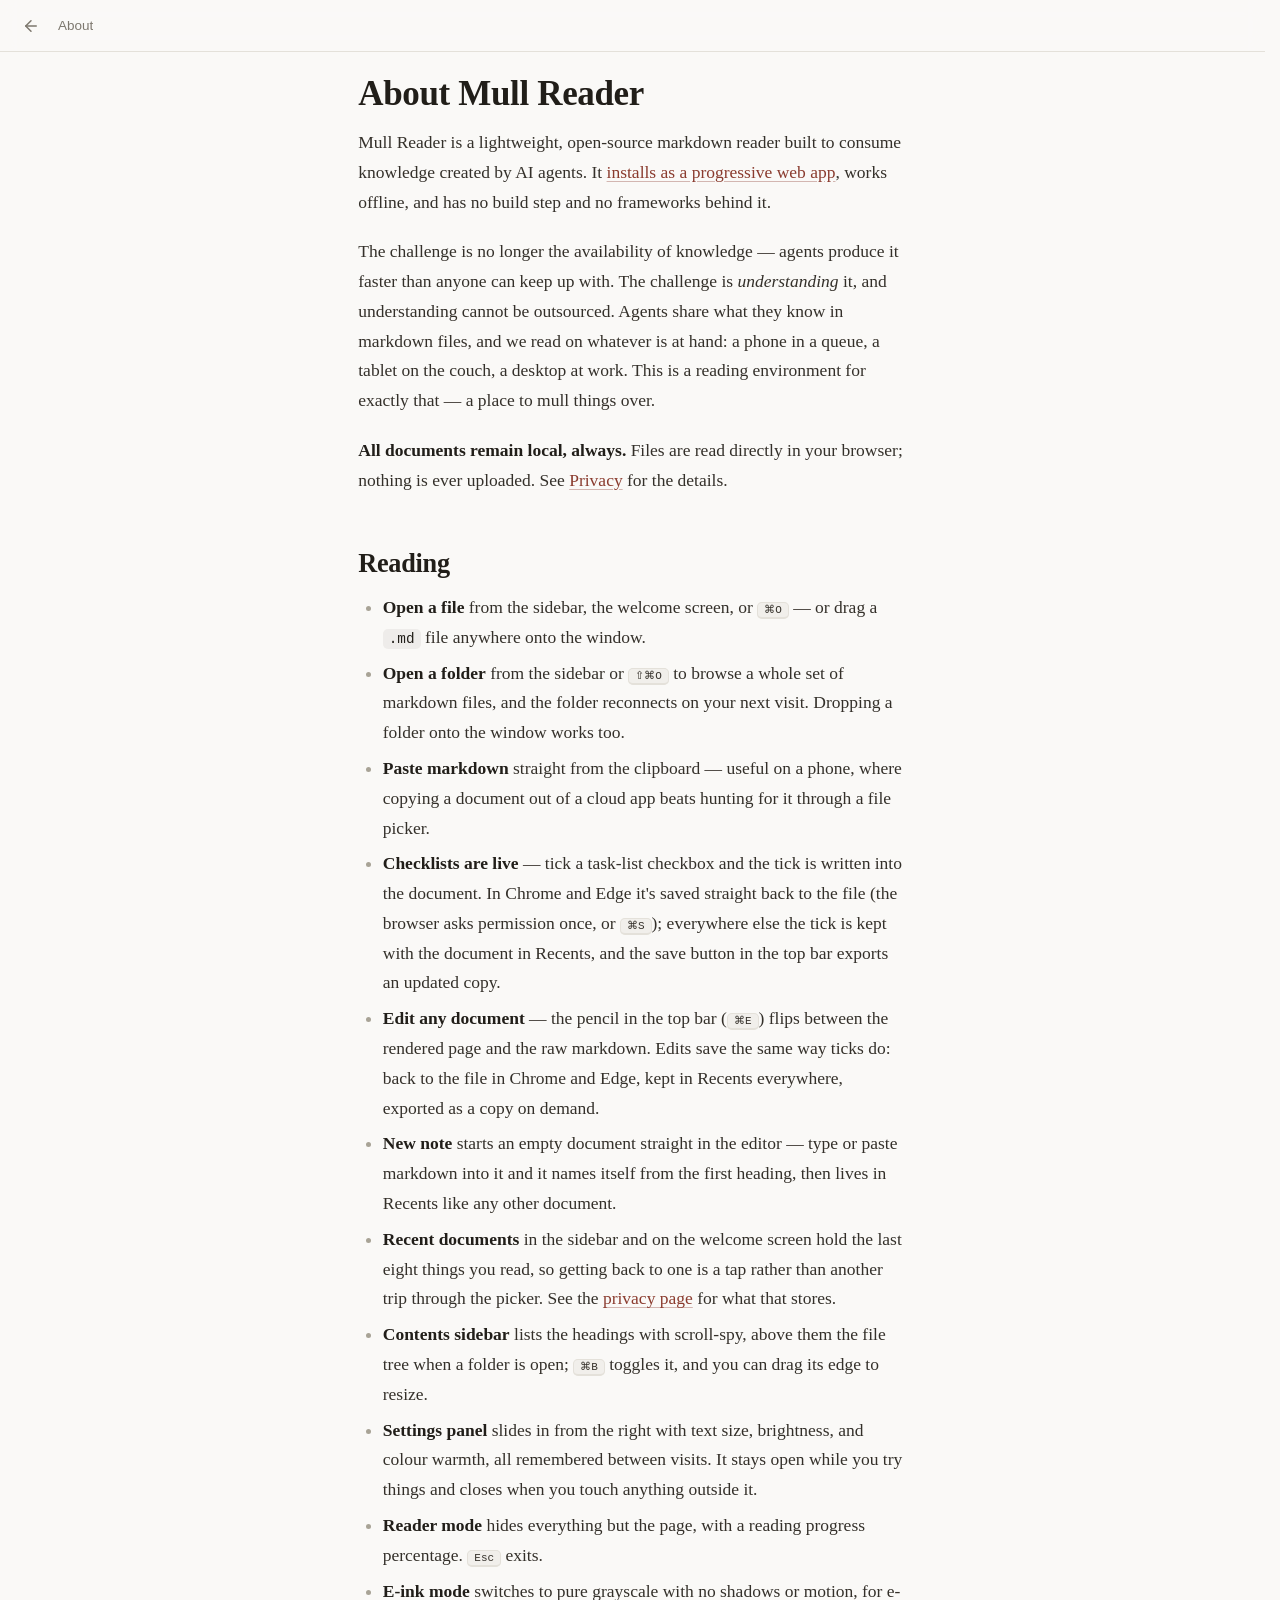
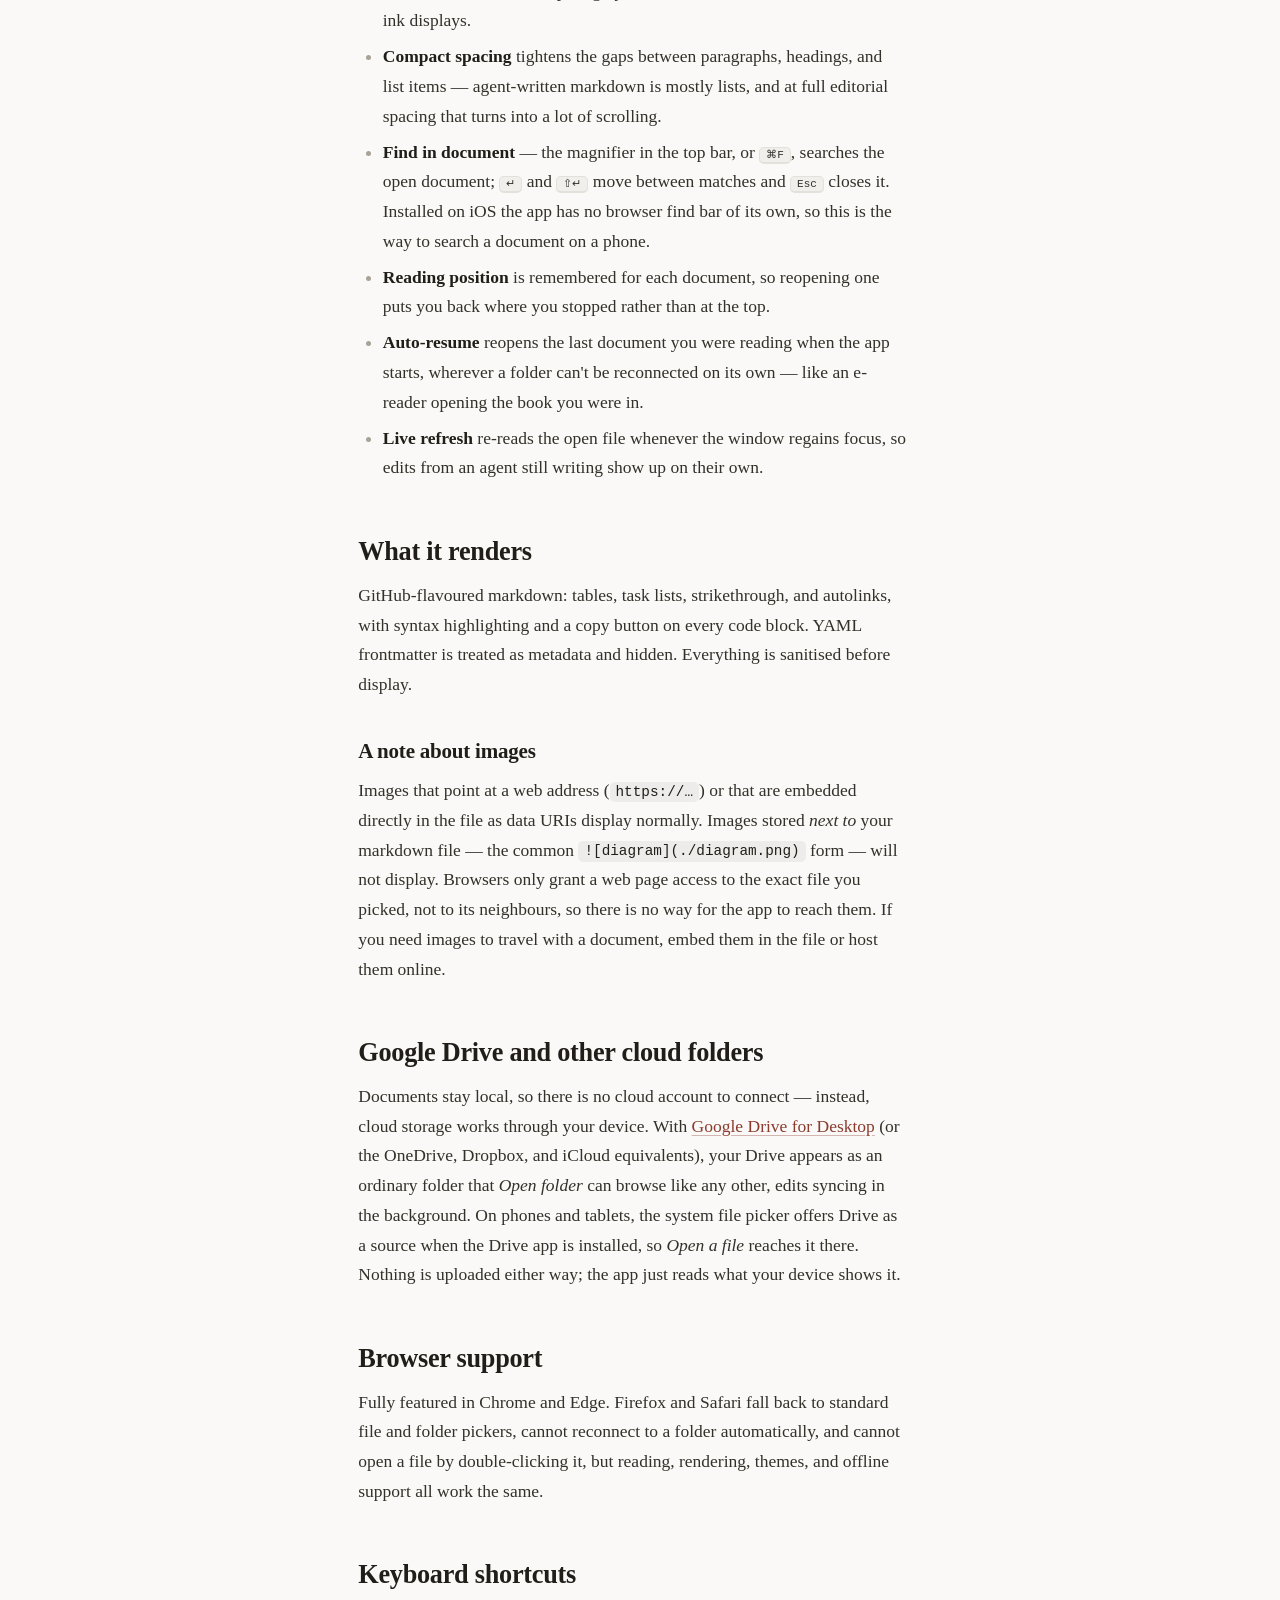
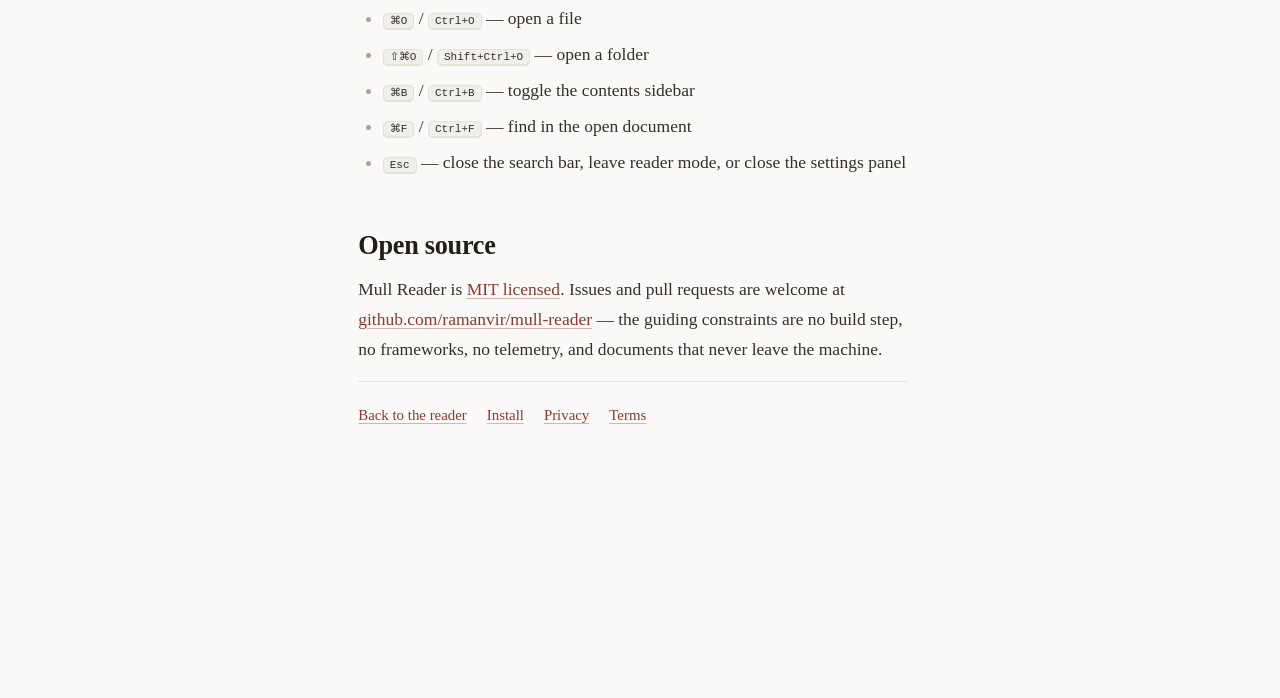
==== commit ccdce656: "Add a source editor and a New note flow The pencil in the topbar (Cmd+E) flips the open document bet" ====
--- a/about.html
+++ b/about.html
@@ -41,6 +41,8 @@
         <li><strong>Open a folder</strong> from the sidebar or <kbd>⇧⌘O</kbd> to browse a whole set of markdown files, and the folder reconnects on your next visit. Dropping a folder onto the window works too.</li>
         <li><strong>Paste markdown</strong> straight from the clipboard — useful on a phone, where copying a document out of a cloud app beats hunting for it through a file picker.</li>
         <li><strong>Checklists are live</strong> — tick a task-list checkbox and the tick is written into the document. In Chrome and Edge it's saved straight back to the file (the browser asks permission once, or <kbd>⌘S</kbd>); everywhere else the tick is kept with the document in Recents, and the save button in the top bar exports an updated copy.</li>
+        <li><strong>Edit any document</strong> — the pencil in the top bar (<kbd>⌘E</kbd>) flips between the rendered page and the raw markdown. Edits save the same way ticks do: back to the file in Chrome and Edge, kept in Recents everywhere, exported as a copy on demand.</li>
+        <li><strong>New note</strong> starts an empty document straight in the editor — type or paste markdown into it and it names itself from the first heading, then lives in Recents like any other document.</li>
         <li><strong>Recent documents</strong> in the sidebar and on the welcome screen hold the last eight things you read, so getting back to one is a tap rather than another trip through the picker. See the <a href="./privacy.html#recent">privacy page</a> for what that stores.</li>
         <li><strong>Contents sidebar</strong> lists the headings with scroll-spy, above them the file tree when a folder is open; <kbd>⌘B</kbd> toggles it, and you can drag its edge to resize.</li>
         <li><strong>Settings panel</strong> slides in from the right with text size, brightness, and colour warmth, all remembered between visits. It stays open while you try things and closes when you touch anything outside it.</li>
--- a/styles.css
+++ b/styles.css
@@ -888,6 +888,27 @@
    as "you have changes", not as one more quiet tool. */
 #save-btn { color: var(--accent); }
 
+/* ================= Source editor ================= */
+
+.editor {
+  display: block;
+  width: min(76ch, 100% - 40px);
+  margin: 0 auto;
+  height: calc(100dvh - var(--topbar-h) - 16px);
+  padding: 26px 8px calc(40px + var(--safe-bottom));
+  border: 0;
+  outline: none;
+  resize: none;
+  background: transparent;
+  color: var(--ink);
+  font-family: var(--mono);
+  font-size: 13.5px;
+  line-height: 1.7;
+  tab-size: 2;
+}
+.editor[hidden] { display: none; }
+.editor::placeholder { color: var(--faint); }
+
 .prose hr {
   border: 0;
   margin: 2.6em auto;
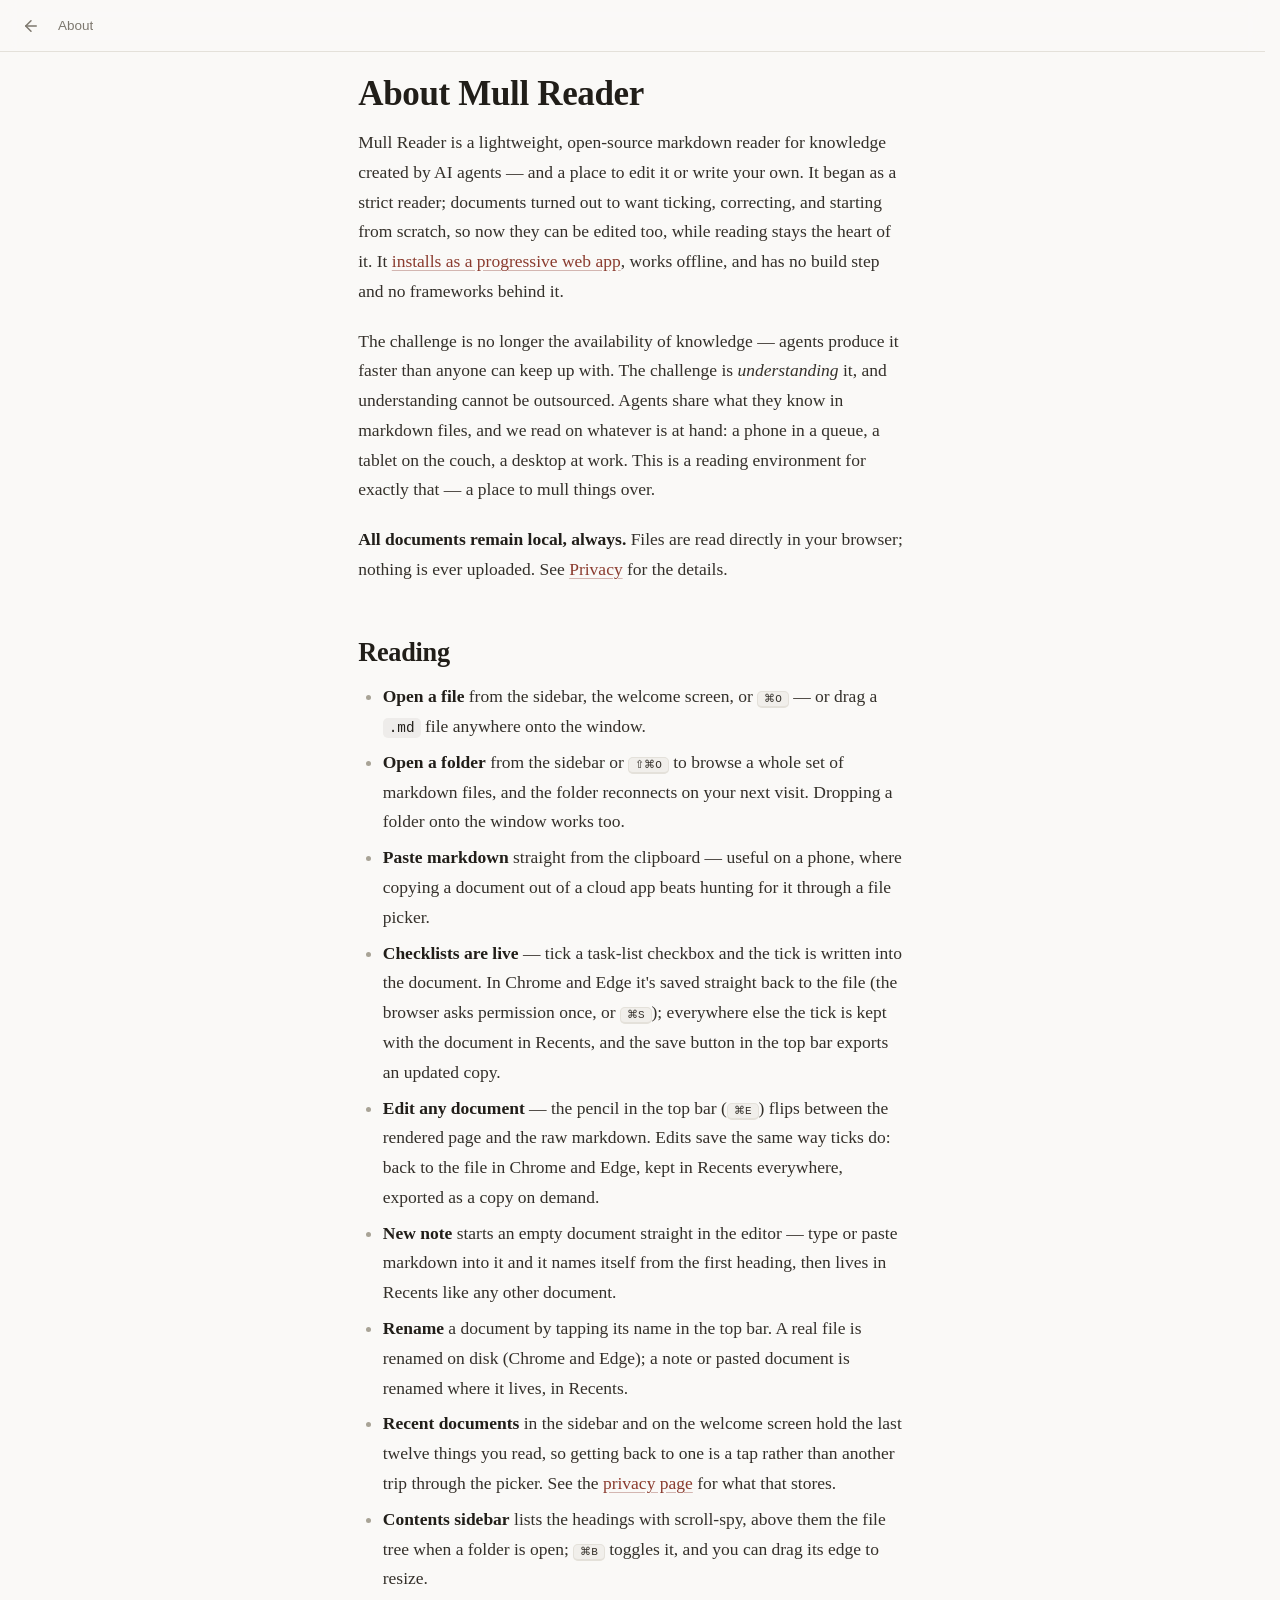
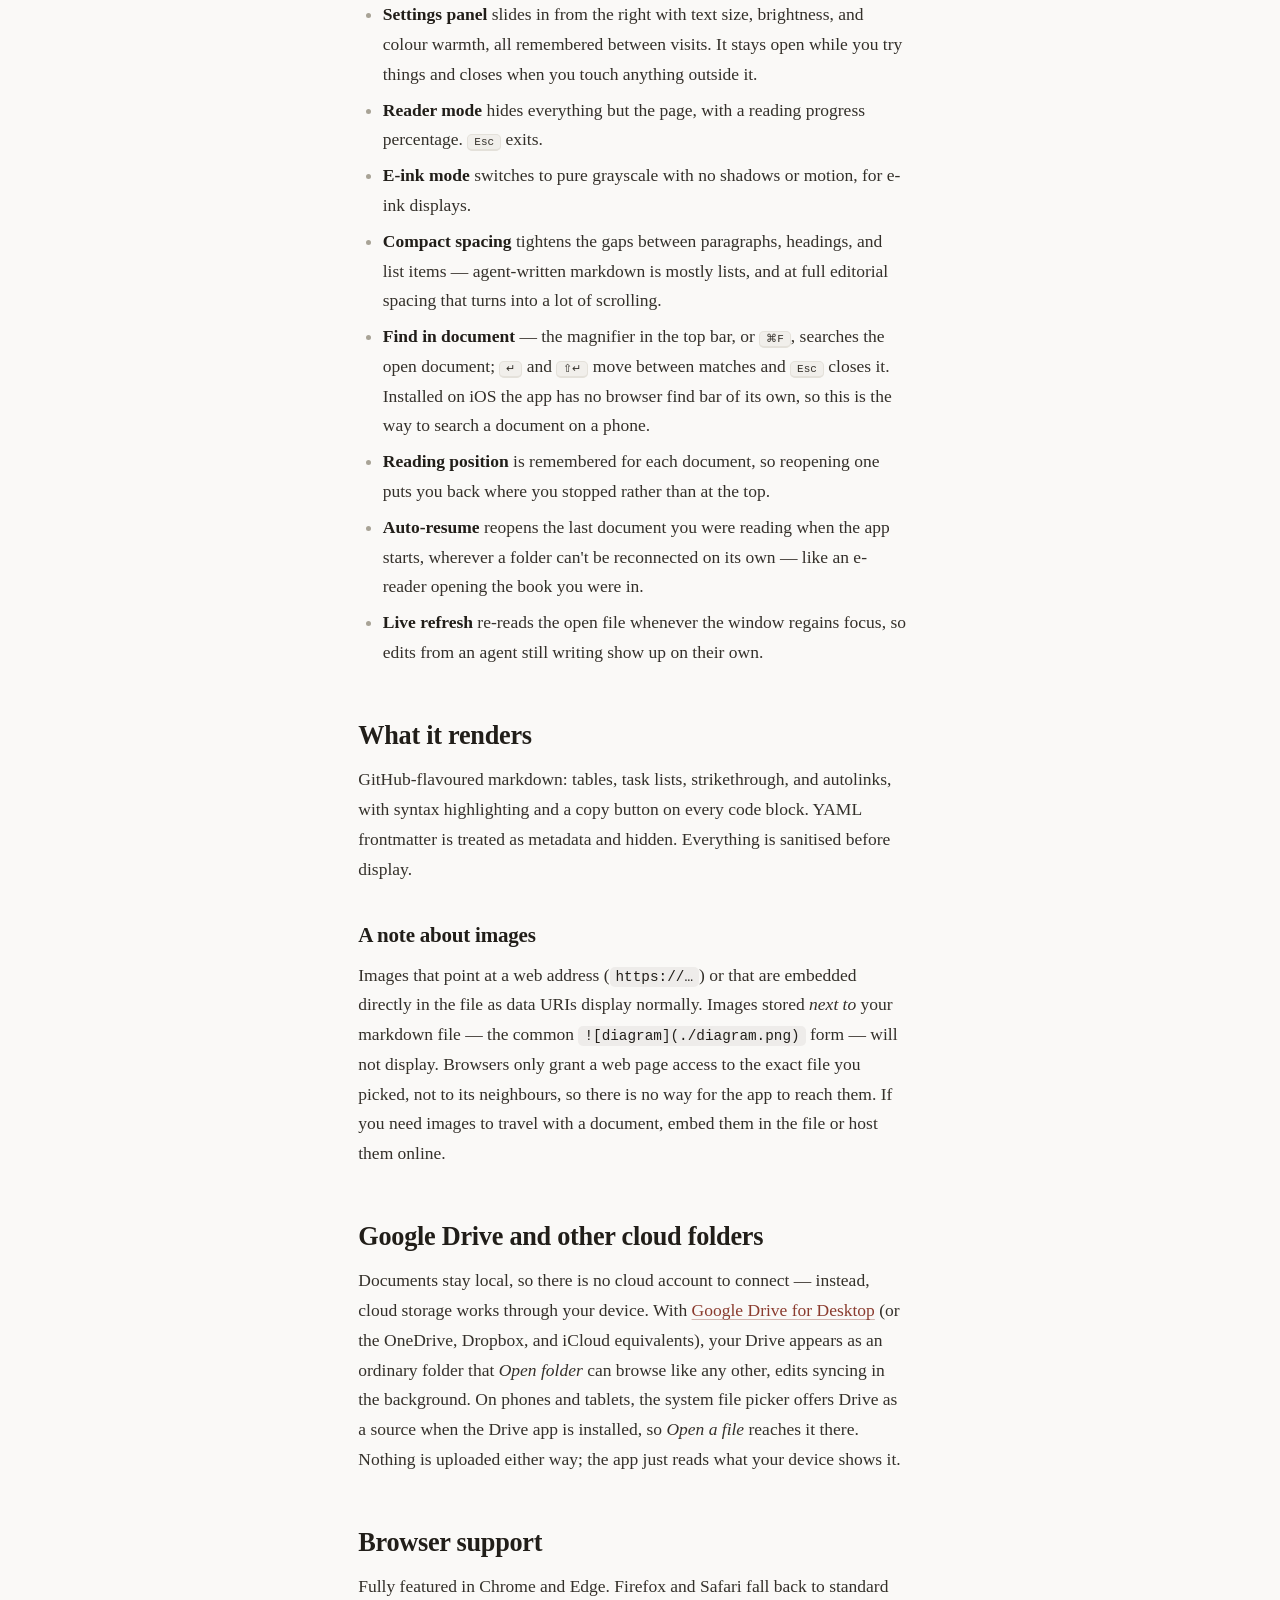
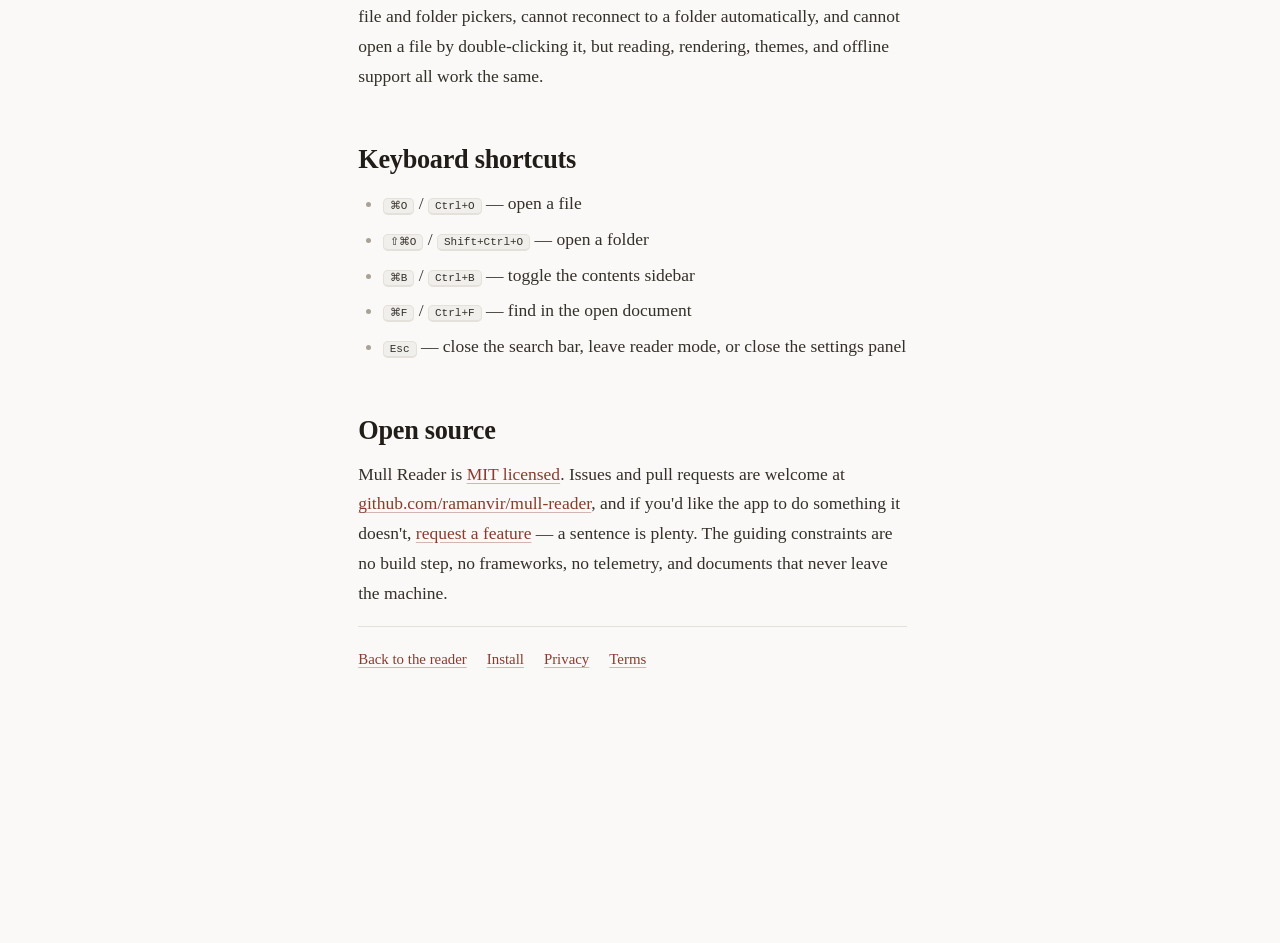
==== commit fc981ba8: "Rename, a dozen recents, feature requests, and an open front door Tapping the file name in the topba" ====
--- a/about.html
+++ b/about.html
@@ -29,7 +29,7 @@
     <article class="content prose">
       <h1>About Mull Reader</h1>
 
-      <p>Mull Reader is a lightweight, open-source markdown reader built to consume knowledge created by AI agents. It <a href="./install.html">installs as a progressive web app</a>, works offline, and has no build step and no frameworks behind it.</p>
+      <p>Mull Reader is a lightweight, open-source markdown reader for knowledge created by AI agents — and a place to edit it or write your own. It began as a strict reader; documents turned out to want ticking, correcting, and starting from scratch, so now they can be edited too, while reading stays the heart of it. It <a href="./install.html">installs as a progressive web app</a>, works offline, and has no build step and no frameworks behind it.</p>
 
       <p>The challenge is no longer the availability of knowledge — agents produce it faster than anyone can keep up with. The challenge is <em>understanding</em> it, and understanding cannot be outsourced. Agents share what they know in markdown files, and we read on whatever is at hand: a phone in a queue, a tablet on the couch, a desktop at work. This is a reading environment for exactly that — a place to mull things over.</p>
 
@@ -43,7 +43,8 @@
         <li><strong>Checklists are live</strong> — tick a task-list checkbox and the tick is written into the document. In Chrome and Edge it's saved straight back to the file (the browser asks permission once, or <kbd>⌘S</kbd>); everywhere else the tick is kept with the document in Recents, and the save button in the top bar exports an updated copy.</li>
         <li><strong>Edit any document</strong> — the pencil in the top bar (<kbd>⌘E</kbd>) flips between the rendered page and the raw markdown. Edits save the same way ticks do: back to the file in Chrome and Edge, kept in Recents everywhere, exported as a copy on demand.</li>
         <li><strong>New note</strong> starts an empty document straight in the editor — type or paste markdown into it and it names itself from the first heading, then lives in Recents like any other document.</li>
-        <li><strong>Recent documents</strong> in the sidebar and on the welcome screen hold the last eight things you read, so getting back to one is a tap rather than another trip through the picker. See the <a href="./privacy.html#recent">privacy page</a> for what that stores.</li>
+        <li><strong>Rename</strong> a document by tapping its name in the top bar. A real file is renamed on disk (Chrome and Edge); a note or pasted document is renamed where it lives, in Recents.</li>
+        <li><strong>Recent documents</strong> in the sidebar and on the welcome screen hold the last twelve things you read, so getting back to one is a tap rather than another trip through the picker. See the <a href="./privacy.html#recent">privacy page</a> for what that stores.</li>
         <li><strong>Contents sidebar</strong> lists the headings with scroll-spy, above them the file tree when a folder is open; <kbd>⌘B</kbd> toggles it, and you can drag its edge to resize.</li>
         <li><strong>Settings panel</strong> slides in from the right with text size, brightness, and colour warmth, all remembered between visits. It stays open while you try things and closes when you touch anything outside it.</li>
         <li><strong>Reader mode</strong> hides everything but the page, with a reading progress percentage. <kbd>Esc</kbd> exits.</li>
@@ -77,7 +78,7 @@
       </ul>
 
       <h2>Open source</h2>
-      <p>Mull Reader is <a href="https://github.com/ramanvir/mull-reader/blob/main/LICENSE" target="_blank" rel="noopener noreferrer">MIT licensed</a>. Issues and pull requests are welcome at <a href="https://github.com/ramanvir/mull-reader" target="_blank" rel="noopener noreferrer">github.com/ramanvir/mull-reader</a> — the guiding constraints are no build step, no frameworks, no telemetry, and documents that never leave the machine.</p>
+      <p>Mull Reader is <a href="https://github.com/ramanvir/mull-reader/blob/main/LICENSE" target="_blank" rel="noopener noreferrer">MIT licensed</a>. Issues and pull requests are welcome at <a href="https://github.com/ramanvir/mull-reader" target="_blank" rel="noopener noreferrer">github.com/ramanvir/mull-reader</a>, and if you'd like the app to do something it doesn't, <a href="https://github.com/ramanvir/mull-reader/issues/new?template=feature_request.yml" target="_blank" rel="noopener noreferrer">request a feature</a> — a sentence is plenty. The guiding constraints are no build step, no frameworks, no telemetry, and documents that never leave the machine.</p>
 
       <nav class="doc-nav" aria-label="Related pages">
         <a href="./">Back to the reader</a>
--- a/styles.css
+++ b/styles.css
@@ -170,6 +170,20 @@
   min-width: 0;
 }
 .file-name:not(:empty) { cursor: pointer; }
+
+.file-rename {
+  font: inherit;
+  font-size: 13.5px;
+  color: var(--ink);
+  background: var(--bg-raised);
+  border: 1px solid var(--border);
+  border-radius: 6px;
+  padding: 3px 8px;
+  min-width: 0;
+  width: min(340px, 44vw);
+  outline: none;
+}
+.file-rename:focus { border-color: var(--accent); }
 
 .spacer { flex: 1; }
 
@@ -685,8 +699,14 @@
 }
 .cta:hover { filter: brightness(1.08); }
 
+.welcome-actions {
+  display: flex;
+  flex-wrap: wrap;
+  gap: 10px;
+  justify-content: center;
+}
+
 .cta-secondary {
-  margin-left: 10px;
   background: none;
   color: var(--muted);
   border: 1px solid var(--border);
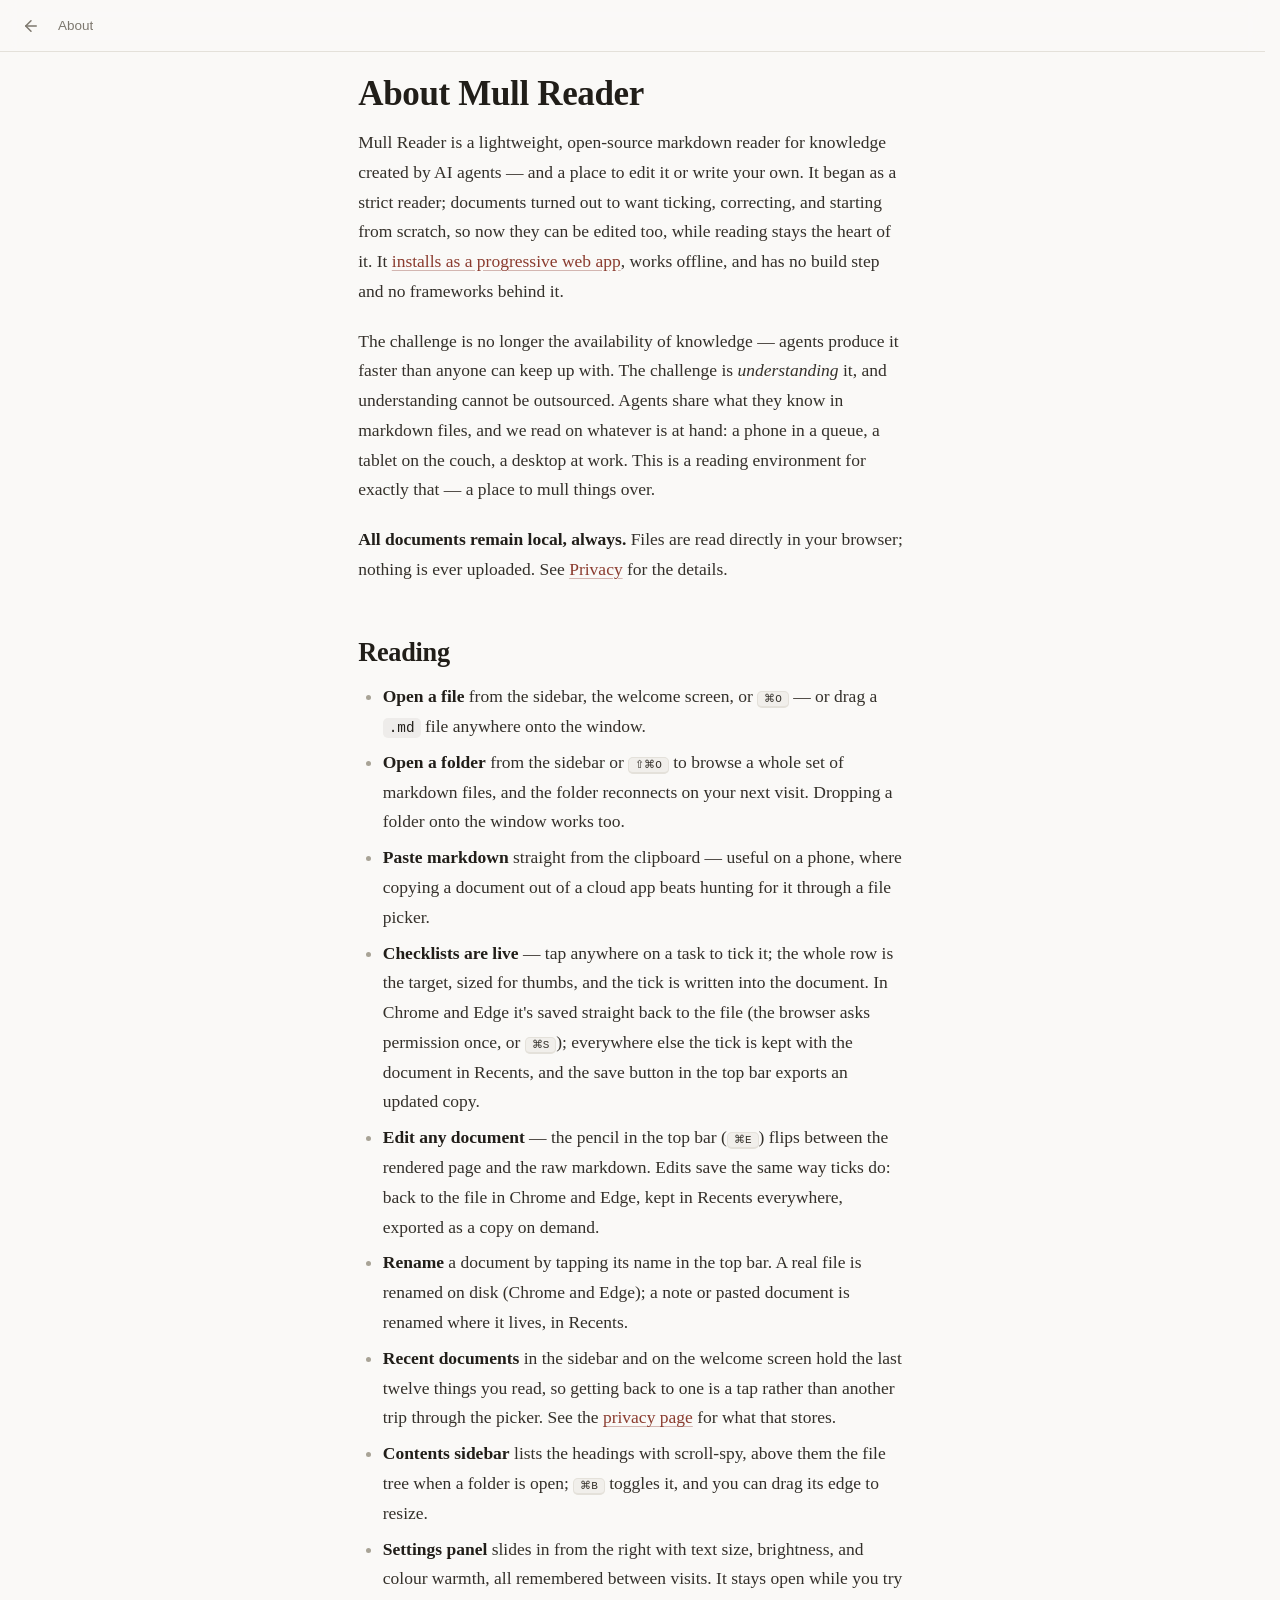
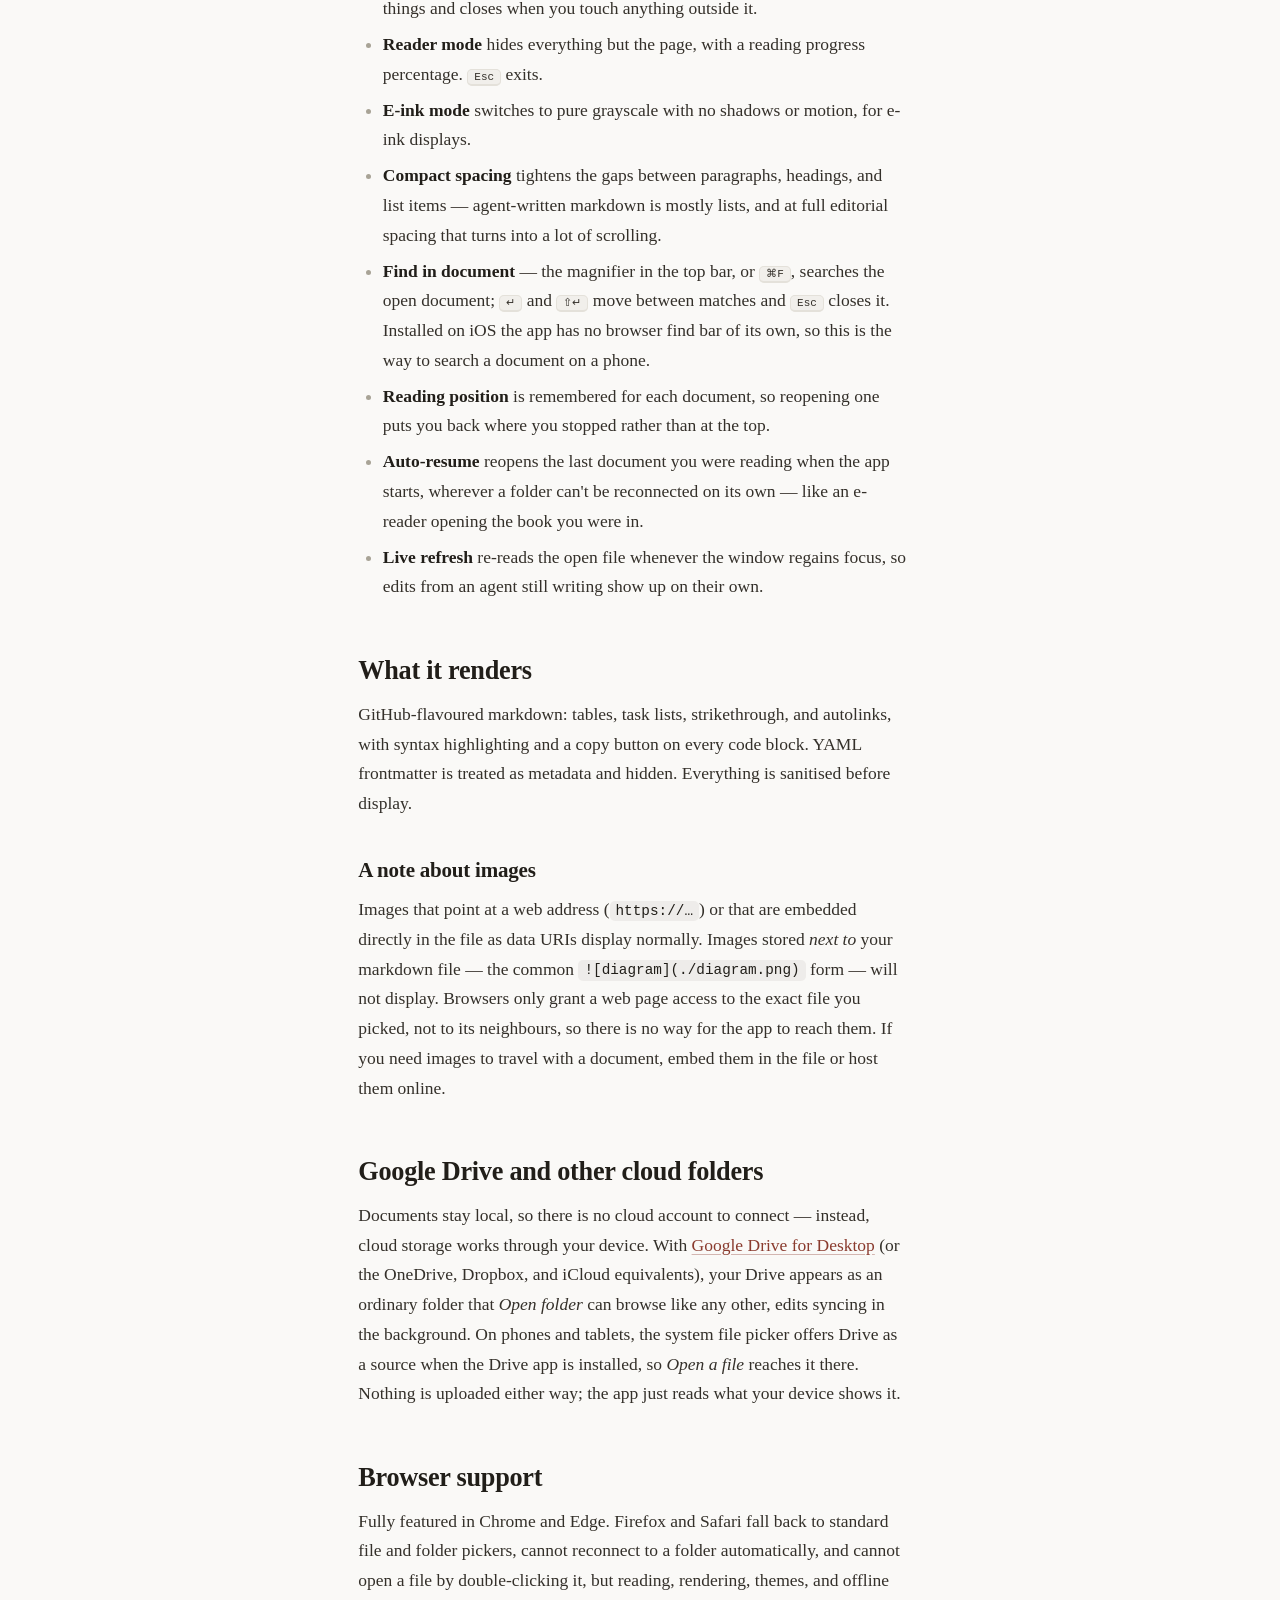
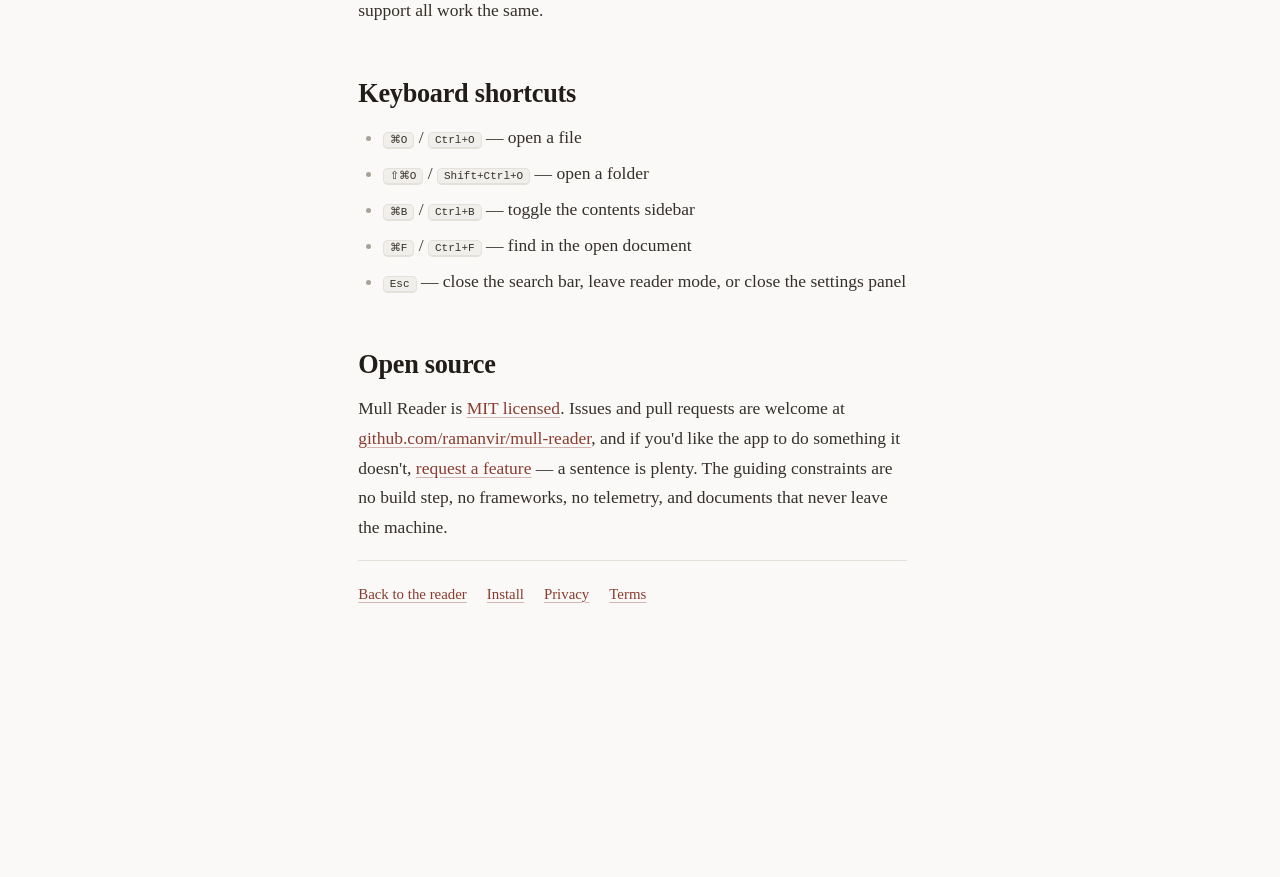
==== commit a453e88b: "Thumb-sized checklists, no New note, folder picker last Task rows are now sized for touch: a larger " ====
--- a/about.html
+++ b/about.html
@@ -40,9 +40,8 @@
         <li><strong>Open a file</strong> from the sidebar, the welcome screen, or <kbd>⌘O</kbd> — or drag a <code>.md</code> file anywhere onto the window.</li>
         <li><strong>Open a folder</strong> from the sidebar or <kbd>⇧⌘O</kbd> to browse a whole set of markdown files, and the folder reconnects on your next visit. Dropping a folder onto the window works too.</li>
         <li><strong>Paste markdown</strong> straight from the clipboard — useful on a phone, where copying a document out of a cloud app beats hunting for it through a file picker.</li>
-        <li><strong>Checklists are live</strong> — tick a task-list checkbox and the tick is written into the document. In Chrome and Edge it's saved straight back to the file (the browser asks permission once, or <kbd>⌘S</kbd>); everywhere else the tick is kept with the document in Recents, and the save button in the top bar exports an updated copy.</li>
+        <li><strong>Checklists are live</strong> — tap anywhere on a task to tick it; the whole row is the target, sized for thumbs, and the tick is written into the document. In Chrome and Edge it's saved straight back to the file (the browser asks permission once, or <kbd>⌘S</kbd>); everywhere else the tick is kept with the document in Recents, and the save button in the top bar exports an updated copy.</li>
         <li><strong>Edit any document</strong> — the pencil in the top bar (<kbd>⌘E</kbd>) flips between the rendered page and the raw markdown. Edits save the same way ticks do: back to the file in Chrome and Edge, kept in Recents everywhere, exported as a copy on demand.</li>
-        <li><strong>New note</strong> starts an empty document straight in the editor — type or paste markdown into it and it names itself from the first heading, then lives in Recents like any other document.</li>
         <li><strong>Rename</strong> a document by tapping its name in the top bar. A real file is renamed on disk (Chrome and Edge); a note or pasted document is renamed where it lives, in Recents.</li>
         <li><strong>Recent documents</strong> in the sidebar and on the welcome screen hold the last twelve things you read, so getting back to one is a tap rather than another trip through the picker. See the <a href="./privacy.html#recent">privacy page</a> for what that stores.</li>
         <li><strong>Contents sidebar</strong> lists the headings with scroll-spy, above them the file tree when a folder is open; <kbd>⌘B</kbd> toggles it, and you can drag its edge to resize.</li>
--- a/styles.css
+++ b/styles.css
@@ -895,14 +895,33 @@
 .prose li { margin-top: 0.35em; }
 .prose li::marker { color: var(--faint); }
 
-.prose ul.task-list { list-style: none; padding-left: 0.4em; }
-.prose li.task-item { display: flex; gap: 0.55em; align-items: baseline; }
+.prose ul.task-list { list-style: none; padding-left: 0.2em; }
+/* Sized for thumbs: a bigger box, breathing room around the row, and the
+   whole row is the tap target (wired in app.js), not just the square. */
+.prose li.task-item {
+  display: flex;
+  flex-wrap: wrap;
+  gap: 0.65em;
+  align-items: flex-start;
+  padding: 0.4em 0.5em;
+  border-radius: 8px;
+}
+/* A nested list inside a task drops below the row instead of riding
+   beside the label in the flex row. */
+.prose li.task-item > ul,
+.prose li.task-item > ol { flex-basis: 100%; }
 .prose li.task-item input[type="checkbox"] {
   accent-color: var(--accent);
-  transform: translateY(2px);
-  margin: 0;
+  width: 1.35em;
+  height: 1.35em;
+  flex: none;
+  margin: 0.12em 0 0;
 }
 .prose input[type="checkbox"]:not(:disabled) { cursor: pointer; }
+.prose li.task-item:has(> input[type="checkbox"]:not(:disabled)) { cursor: pointer; }
+.prose li.task-item:has(> input[type="checkbox"]:not(:disabled)):hover { background: var(--bg-raised); }
+/* Done items step back so the remaining work stands out. */
+.prose li.task-item:has(> input[type="checkbox"]:checked) { color: var(--muted); }
 
 /* Unsaved ticks waiting to be written — the accent makes the button read
    as "you have changes", not as one more quiet tool. */
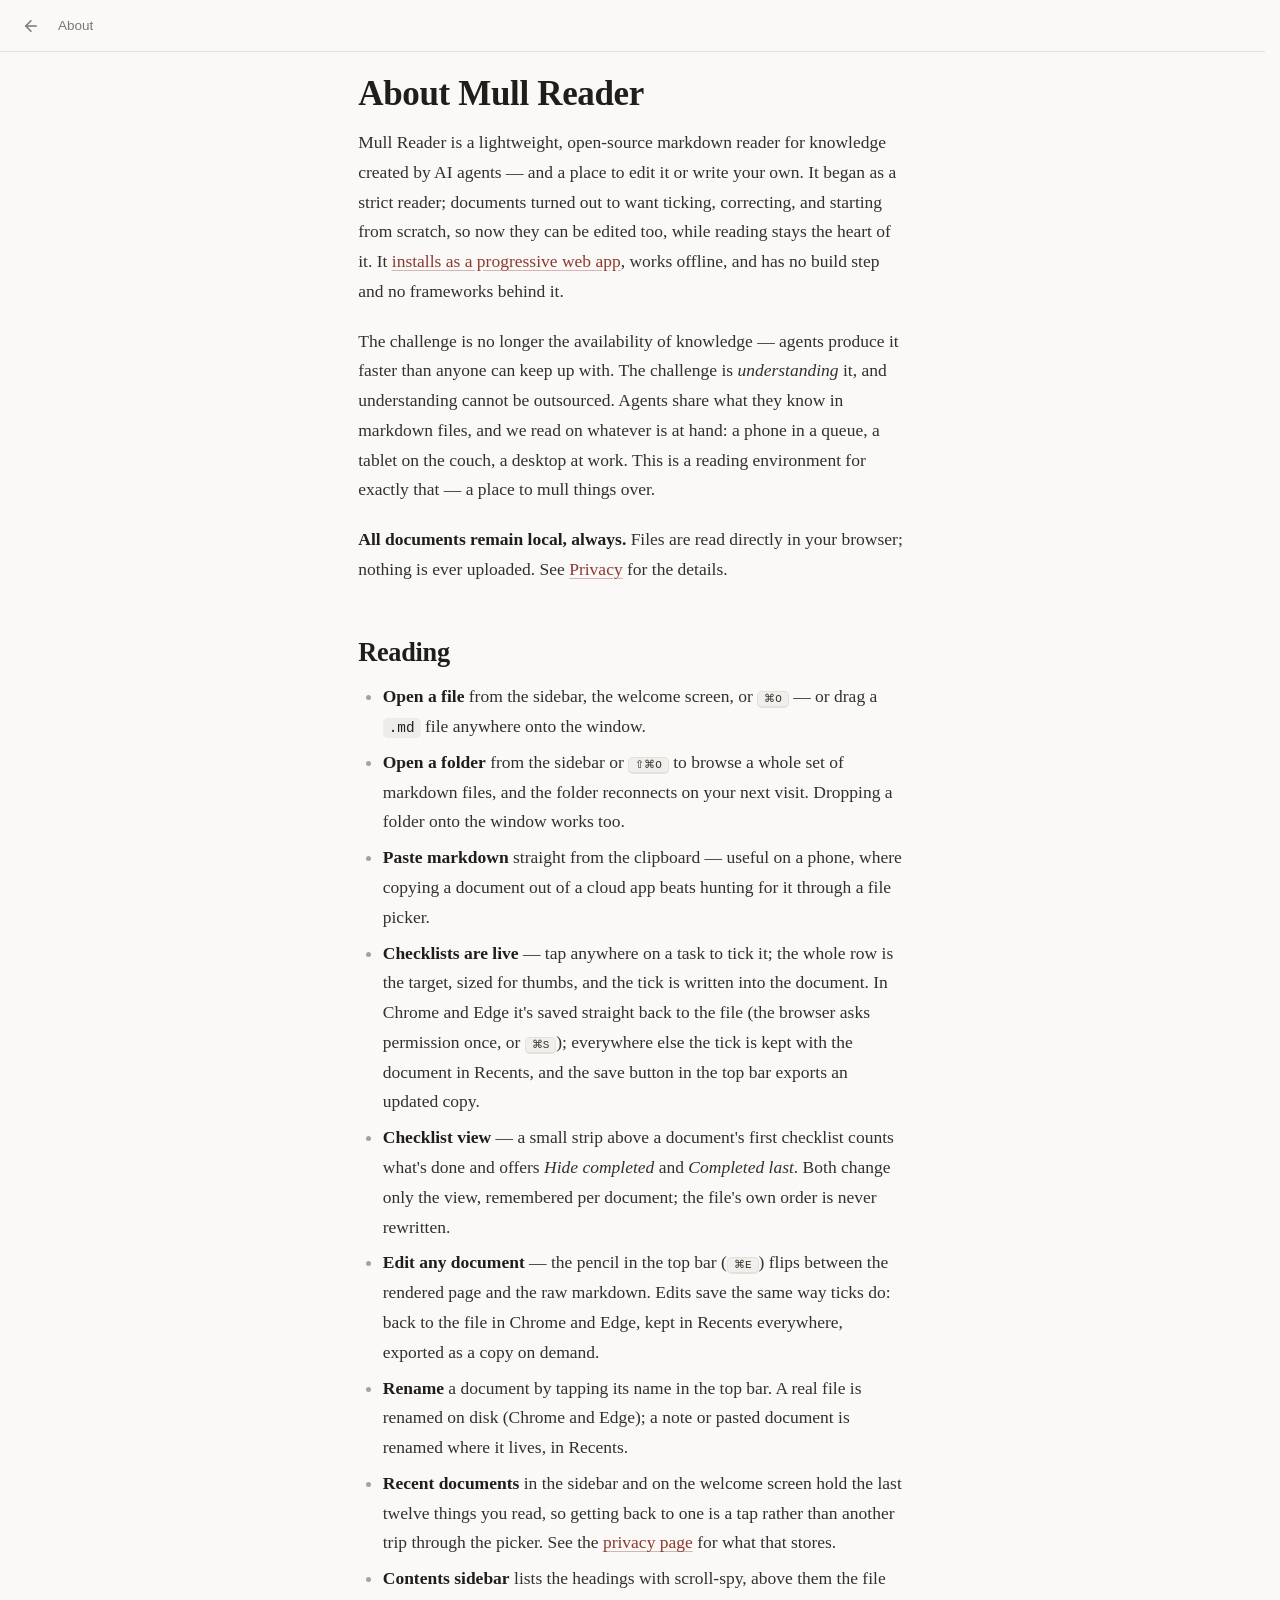
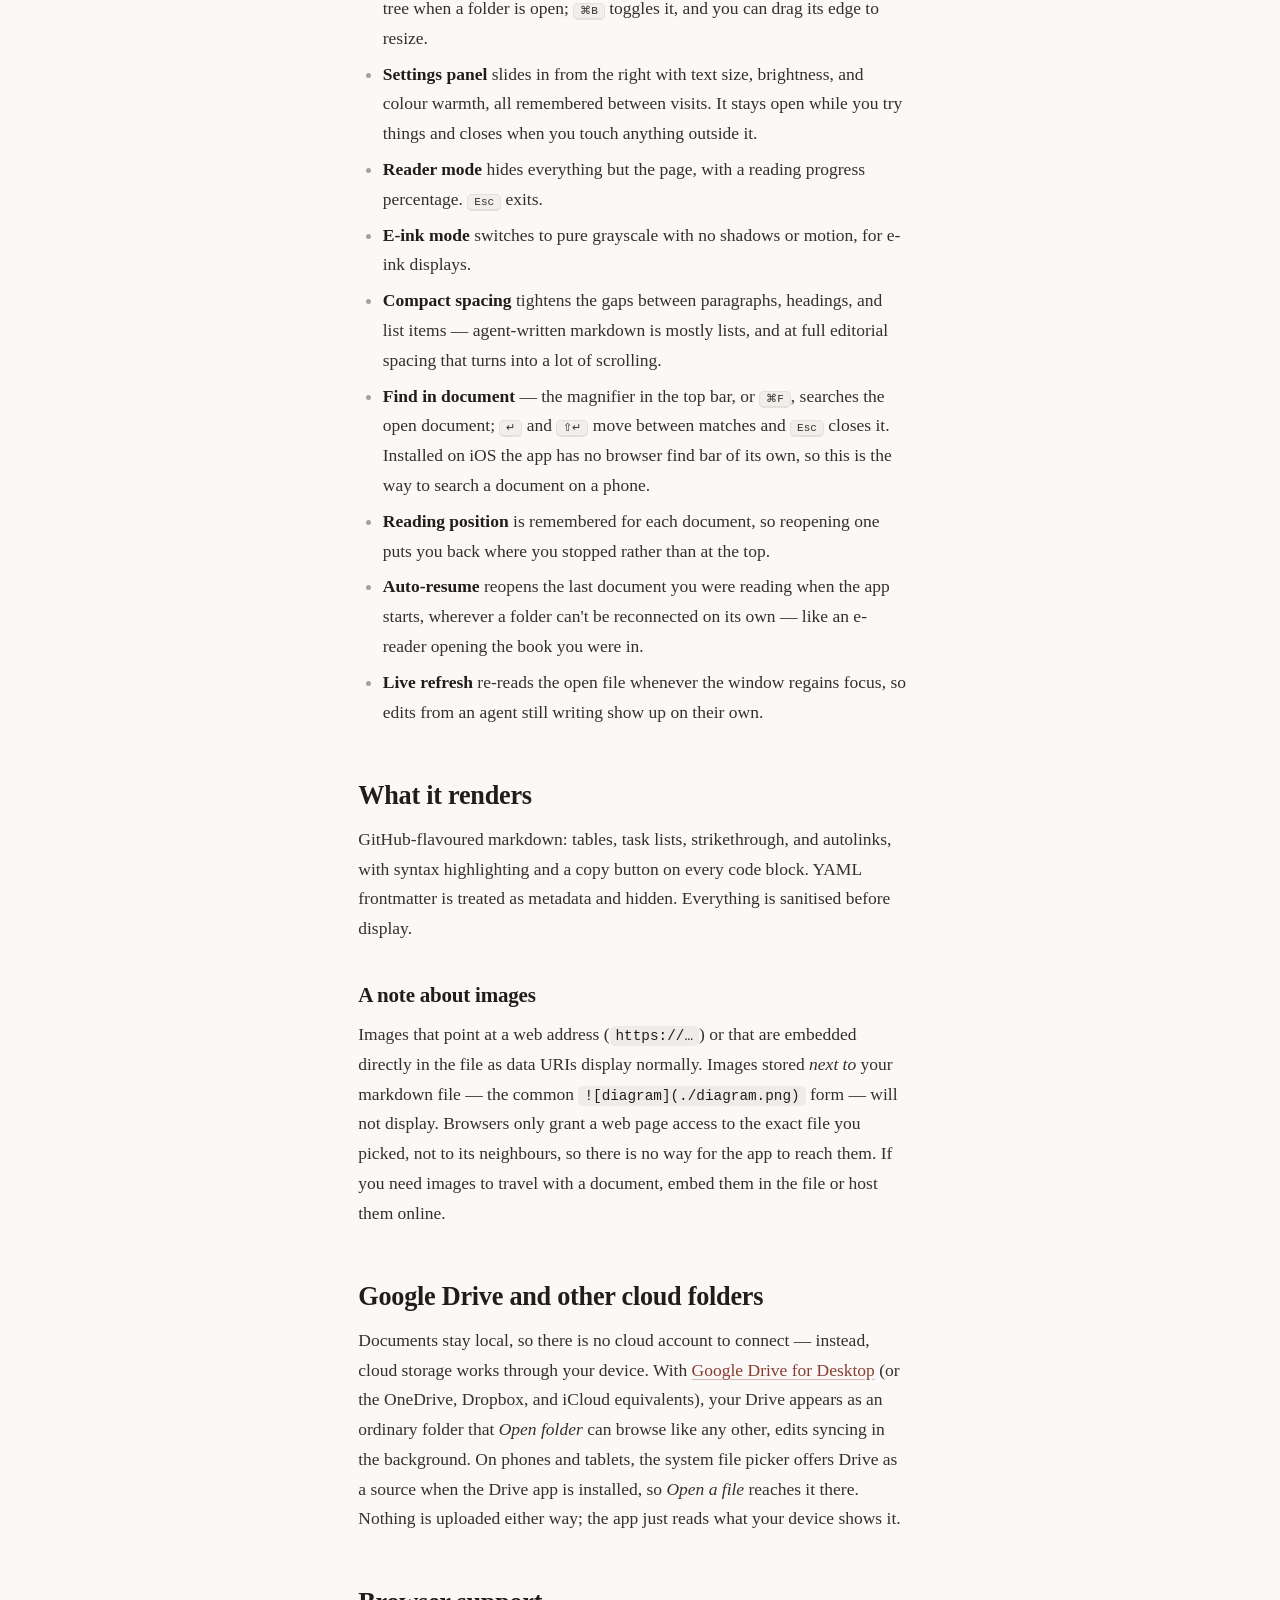
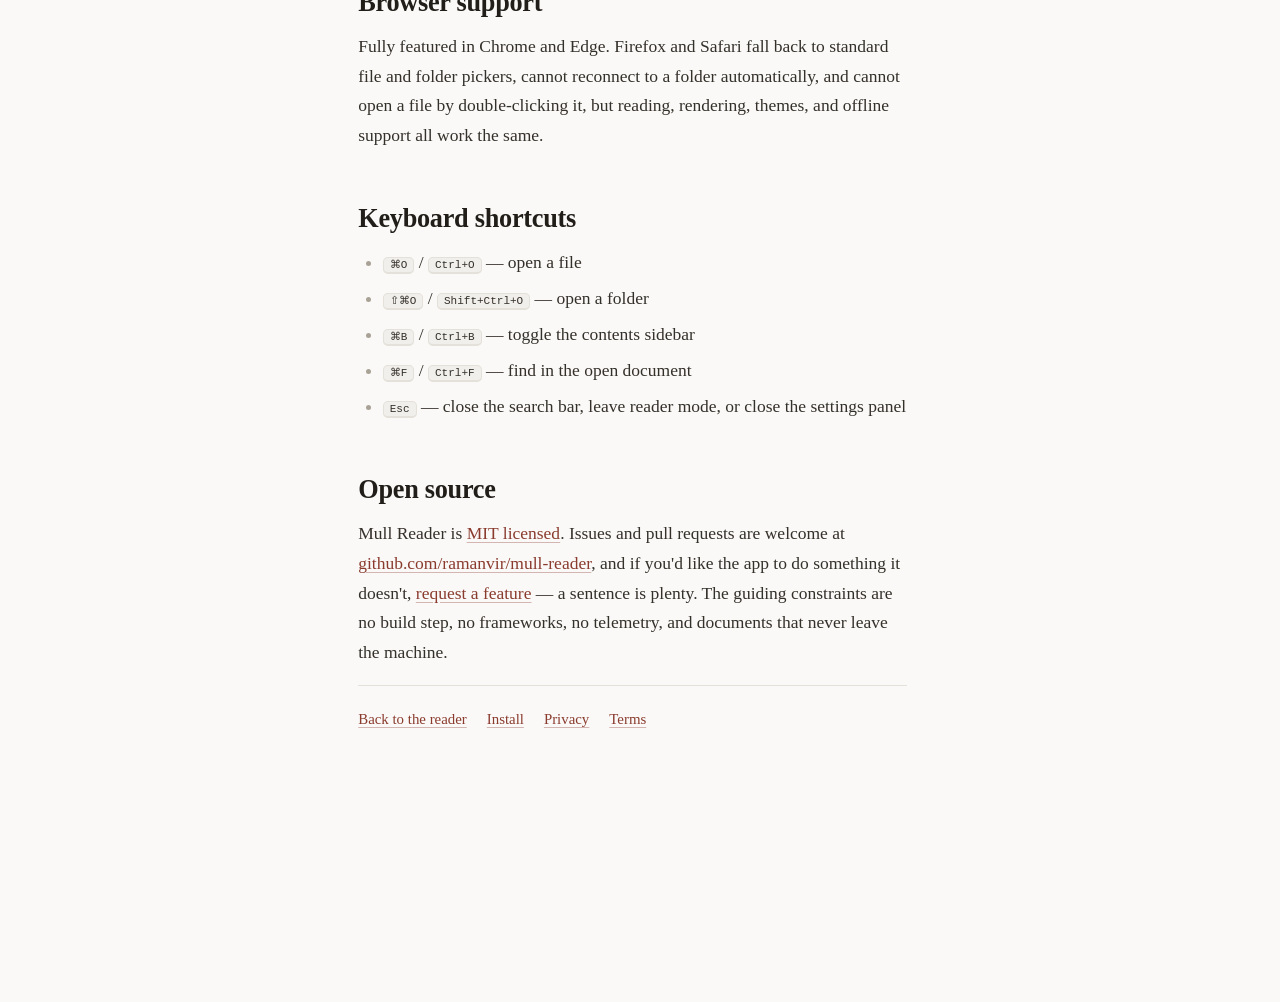
==== commit c850d5c7: "Add view-only checklist tools: done-count, hide completed, completed last A small strip above a docu" ====
--- a/about.html
+++ b/about.html
@@ -41,6 +41,7 @@
         <li><strong>Open a folder</strong> from the sidebar or <kbd>⇧⌘O</kbd> to browse a whole set of markdown files, and the folder reconnects on your next visit. Dropping a folder onto the window works too.</li>
         <li><strong>Paste markdown</strong> straight from the clipboard — useful on a phone, where copying a document out of a cloud app beats hunting for it through a file picker.</li>
         <li><strong>Checklists are live</strong> — tap anywhere on a task to tick it; the whole row is the target, sized for thumbs, and the tick is written into the document. In Chrome and Edge it's saved straight back to the file (the browser asks permission once, or <kbd>⌘S</kbd>); everywhere else the tick is kept with the document in Recents, and the save button in the top bar exports an updated copy.</li>
+        <li><strong>Checklist view</strong> — a small strip above a document's first checklist counts what's done and offers <em>Hide completed</em> and <em>Completed last</em>. Both change only the view, remembered per document; the file's own order is never rewritten.</li>
         <li><strong>Edit any document</strong> — the pencil in the top bar (<kbd>⌘E</kbd>) flips between the rendered page and the raw markdown. Edits save the same way ticks do: back to the file in Chrome and Edge, kept in Recents everywhere, exported as a copy on demand.</li>
         <li><strong>Rename</strong> a document by tapping its name in the top bar. A real file is renamed on disk (Chrome and Edge); a note or pasted document is renamed where it lives, in Recents.</li>
         <li><strong>Recent documents</strong> in the sidebar and on the welcome screen hold the last twelve things you read, so getting back to one is a tap rather than another trip through the picker. See the <a href="./privacy.html#recent">privacy page</a> for what that stores.</li>
--- a/styles.css
+++ b/styles.css
@@ -910,18 +910,93 @@
    beside the label in the flex row. */
 .prose li.task-item > ul,
 .prose li.task-item > ol { flex-basis: 100%; }
+/* Drawn, not native: a native checkbox can't be round. A circle outline
+   that fills with the accent and a drawn tick when checked, Reminders-style. */
 .prose li.task-item input[type="checkbox"] {
-  accent-color: var(--accent);
-  width: 1.35em;
-  height: 1.35em;
+  appearance: none;
+  -webkit-appearance: none;
+  /* Inputs get a small UA font of their own; inheriting makes the em-sized
+     circle scale with the label text instead of drifting out of alignment. */
+  font: inherit;
+  width: 1.55em;
+  height: 1.55em;
   flex: none;
-  margin: 0.12em 0 0;
+  /* Fallback: centre against the prose line-height (1.7em). */
+  margin: 0.075em 0 0;
+  border: 2px solid var(--faint);
+  border-radius: 50%;
+  background: transparent;
+  display: grid;
+  place-items: center;
+  transition: border-color 0.12s ease, background-color 0.12s ease;
+}
+@supports (margin-top: calc((1lh - 1em) / 2)) {
+  /* Exact: centre the circle on the label's first line box, whatever the
+     text size and line height happen to be. */
+  .prose li.task-item input[type="checkbox"] { margin-top: calc((1lh - 1.55em) / 2); }
+}
+.prose li.task-item input[type="checkbox"]:checked {
+  border-color: var(--accent);
+  background: var(--accent);
+}
+.prose li.task-item input[type="checkbox"]:checked::after {
+  content: '';
+  width: 0.62em;
+  height: 0.34em;
+  border-left: 0.16em solid var(--bg);
+  border-bottom: 0.16em solid var(--bg);
+  transform: rotate(-45deg) translate(0.03em, -0.06em);
+}
+.prose li.task-item input[type="checkbox"]:disabled { border-color: var(--border); }
+.prose li.task-item input[type="checkbox"]:not(:disabled):hover { border-color: var(--accent); }
+/* The label column shrinks and wraps beside the box; without min-width: 0
+   a long unbreakable word would push it below the checkbox instead. */
+.prose li.task-item > .task-label {
+  flex: 1 1 0;
+  min-width: 0;
+  overflow-wrap: anywhere;
 }
 .prose input[type="checkbox"]:not(:disabled) { cursor: pointer; }
 .prose li.task-item:has(> input[type="checkbox"]:not(:disabled)) { cursor: pointer; }
 .prose li.task-item:has(> input[type="checkbox"]:not(:disabled)):hover { background: var(--bg-raised); }
 /* Done items step back so the remaining work stands out. */
 .prose li.task-item:has(> input[type="checkbox"]:checked) { color: var(--muted); }
+
+/* --- checklist view tools --- */
+/* View-only: hiding is display:none and the re-order is CSS `order`, so the
+   DOM sequence and the markdown source are never touched. */
+
+.task-tools {
+  display: flex;
+  flex-wrap: wrap;
+  align-items: center;
+  gap: 8px;
+  margin: 0 0 12px;
+  font-family: var(--sans);
+  font-size: 12.5px;
+}
+.task-count { color: var(--faint); margin-right: 4px; }
+.task-chip {
+  font: inherit;
+  border: 1px solid var(--border);
+  background: none;
+  color: var(--muted);
+  border-radius: 999px;
+  padding: 4px 12px;
+  cursor: pointer;
+  touch-action: manipulation;
+}
+.task-chip:hover { color: var(--ink-strong); border-color: var(--faint); }
+.task-chip[aria-pressed="true"] {
+  color: var(--accent);
+  border-color: var(--accent);
+  background: var(--accent-soft);
+}
+
+.tasks-hide-done li.task-item:has(> input[type="checkbox"]:checked) { display: none; }
+
+.tasks-done-last ul.task-list { display: flex; flex-direction: column; }
+.tasks-done-last ul.task-list > li.task-item:has(> input[type="checkbox"]:checked) { order: 9; }
 
 /* Unsaved ticks waiting to be written — the accent makes the button read
    as "you have changes", not as one more quiet tool. */
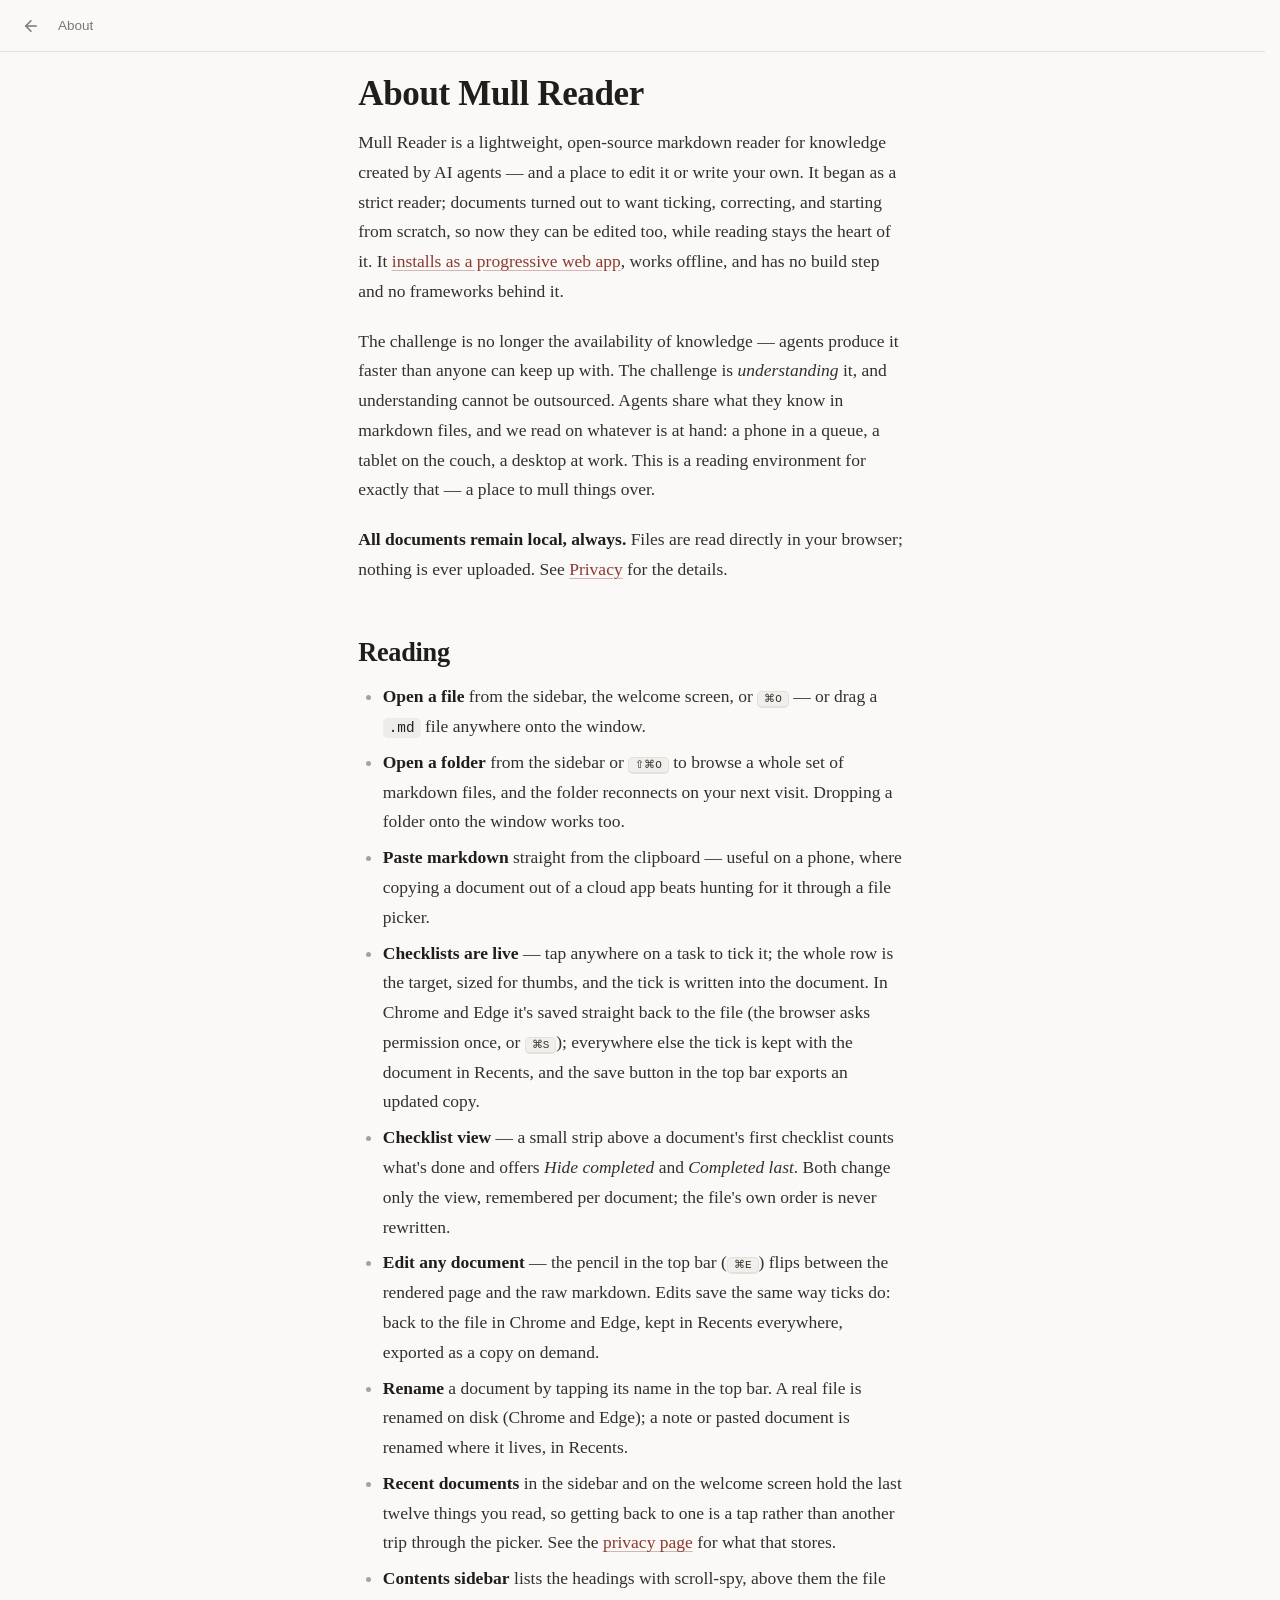
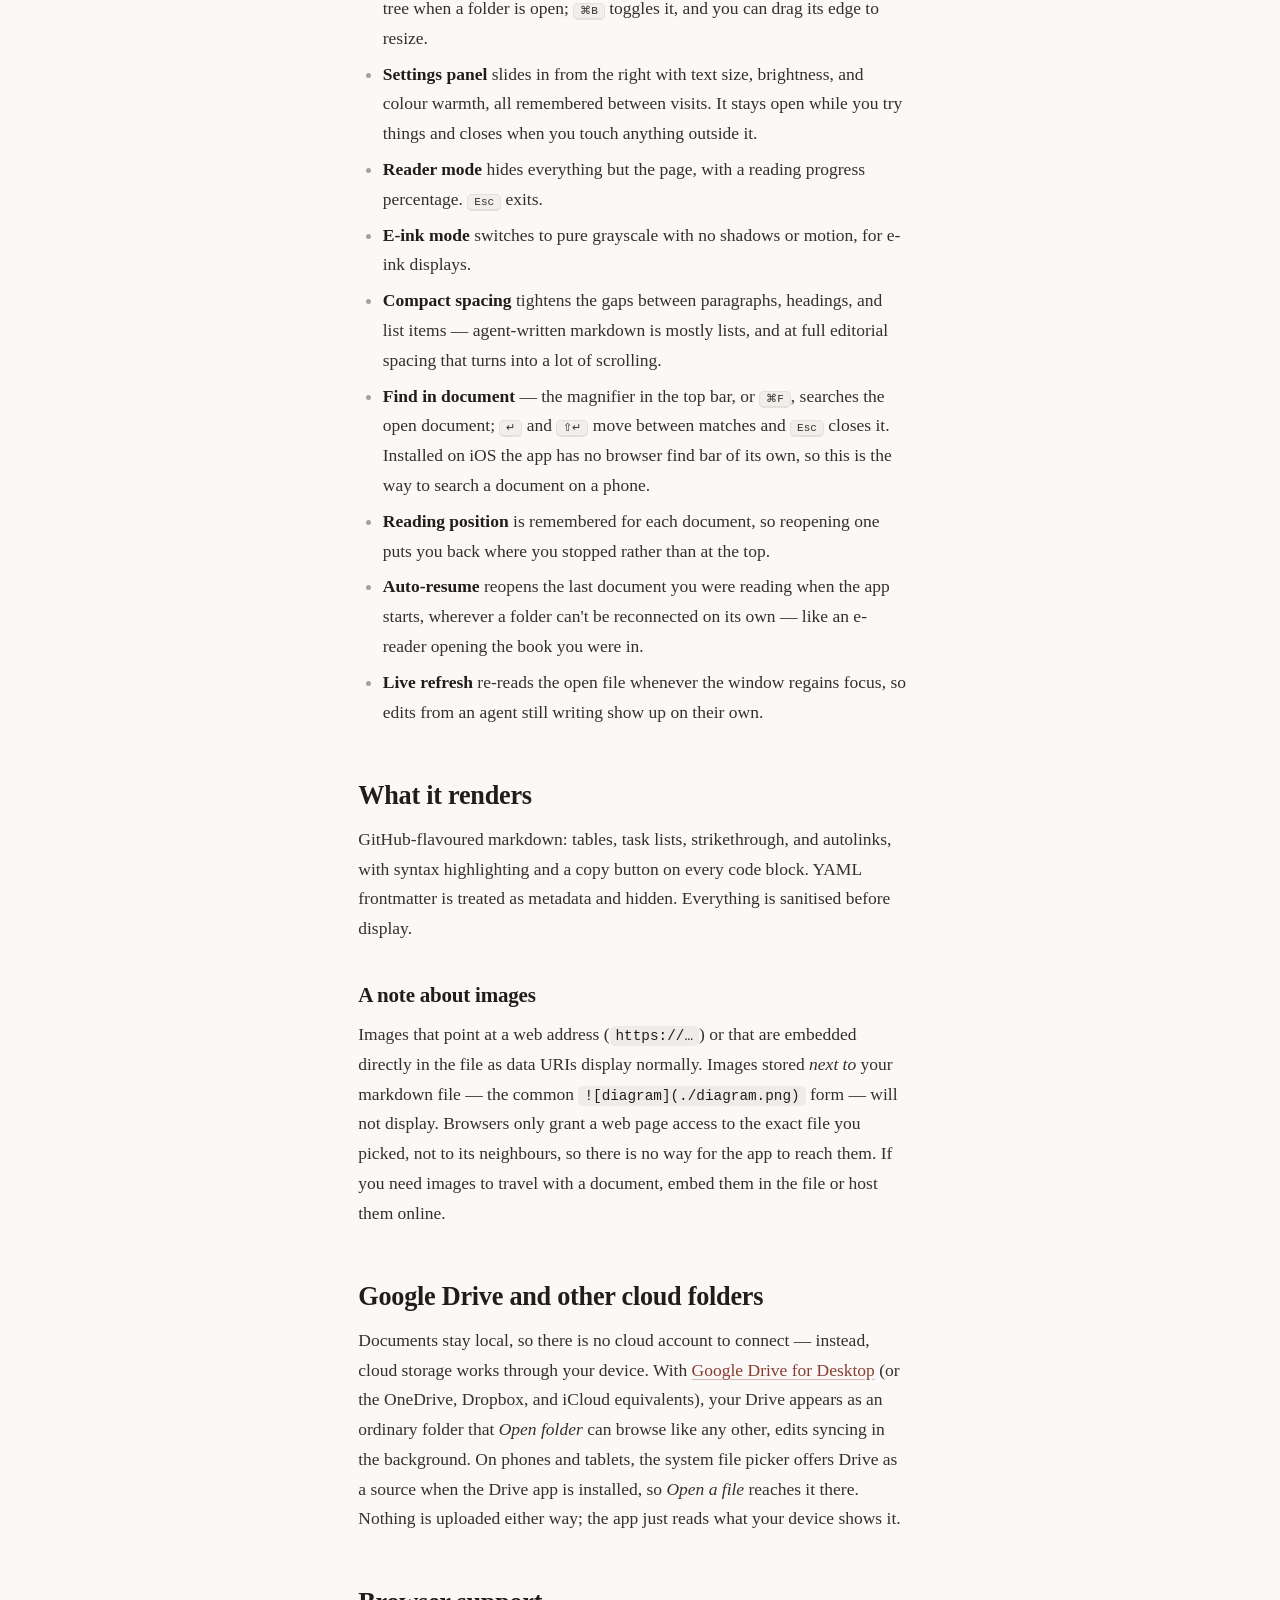
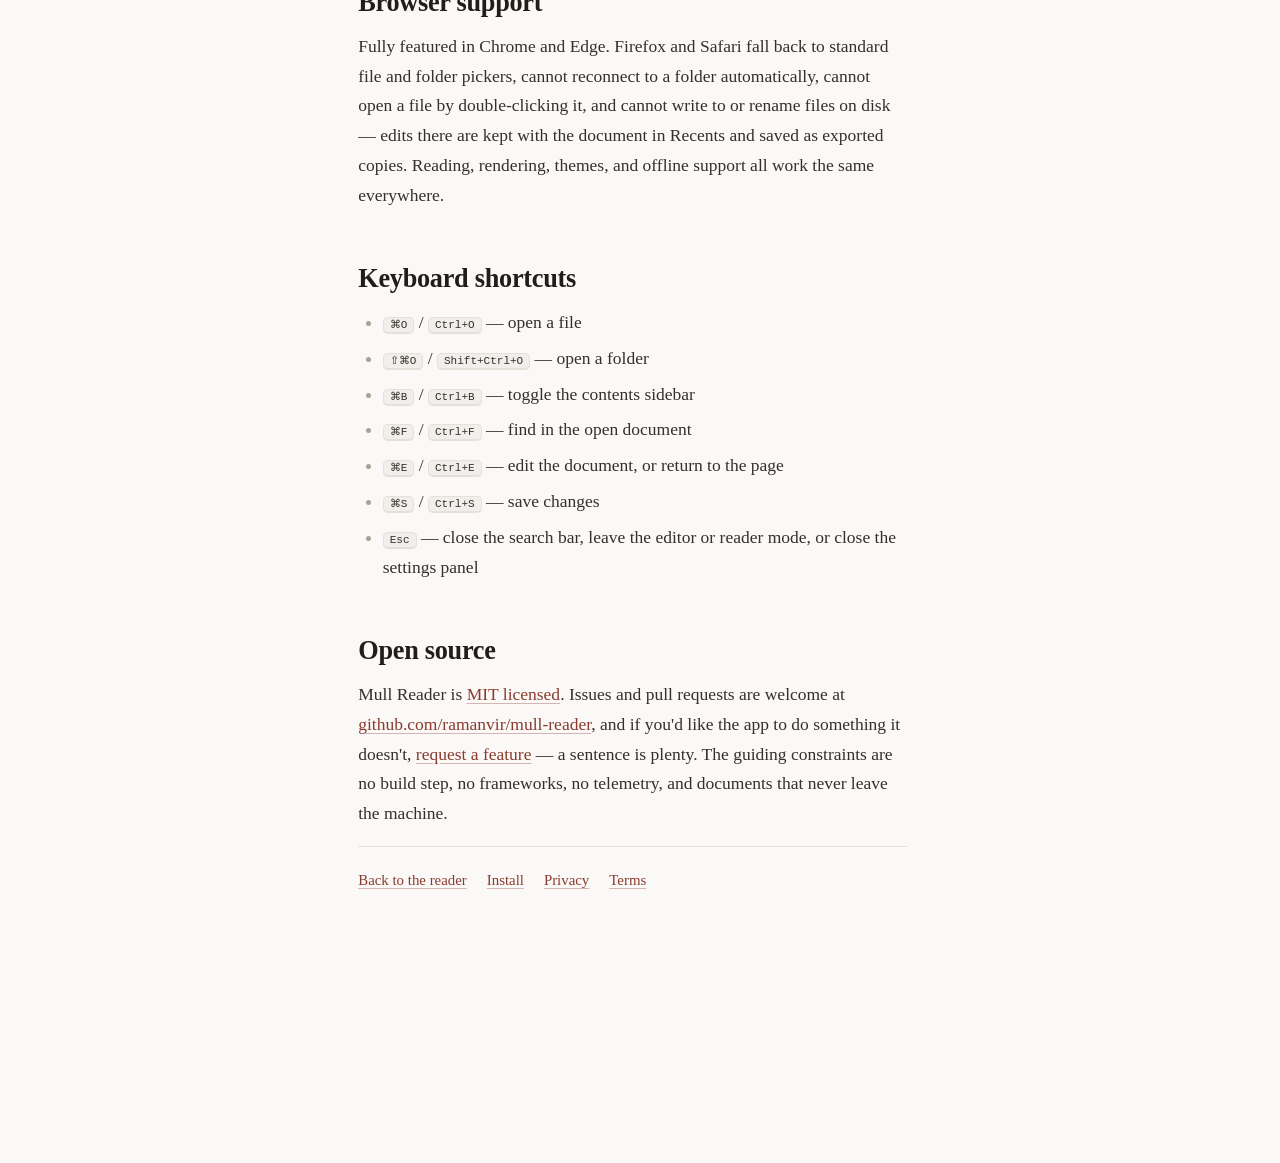
==== commit e2a72f5b: "Bring About, Privacy, and Terms up to date with editing About gains the editing shortcuts (Cmd+E, Cm" ====
--- a/about.html
+++ b/about.html
@@ -66,7 +66,7 @@
       <p>Documents stay local, so there is no cloud account to connect — instead, cloud storage works through your device. With <a href="https://workspace.google.com/products/drive/#download" target="_blank" rel="noopener noreferrer">Google Drive for Desktop</a> (or the OneDrive, Dropbox, and iCloud equivalents), your Drive appears as an ordinary folder that <em>Open folder</em> can browse like any other, edits syncing in the background. On phones and tablets, the system file picker offers Drive as a source when the Drive app is installed, so <em>Open a file</em> reaches it there. Nothing is uploaded either way; the app just reads what your device shows it.</p>
 
       <h2>Browser support</h2>
-      <p>Fully featured in Chrome and Edge. Firefox and Safari fall back to standard file and folder pickers, cannot reconnect to a folder automatically, and cannot open a file by double-clicking it, but reading, rendering, themes, and offline support all work the same.</p>
+      <p>Fully featured in Chrome and Edge. Firefox and Safari fall back to standard file and folder pickers, cannot reconnect to a folder automatically, cannot open a file by double-clicking it, and cannot write to or rename files on disk — edits there are kept with the document in Recents and saved as exported copies. Reading, rendering, themes, and offline support all work the same everywhere.</p>
 
       <h2>Keyboard shortcuts</h2>
       <ul>
@@ -74,7 +74,9 @@
         <li><kbd>⇧⌘O</kbd> / <kbd>Shift+Ctrl+O</kbd> — open a folder</li>
         <li><kbd>⌘B</kbd> / <kbd>Ctrl+B</kbd> — toggle the contents sidebar</li>
         <li><kbd>⌘F</kbd> / <kbd>Ctrl+F</kbd> — find in the open document</li>
-        <li><kbd>Esc</kbd> — close the search bar, leave reader mode, or close the settings panel</li>
+        <li><kbd>⌘E</kbd> / <kbd>Ctrl+E</kbd> — edit the document, or return to the page</li>
+        <li><kbd>⌘S</kbd> / <kbd>Ctrl+S</kbd> — save changes</li>
+        <li><kbd>Esc</kbd> — close the search bar, leave the editor or reader mode, or close the settings panel</li>
       </ul>
 
       <h2>Open source</h2>
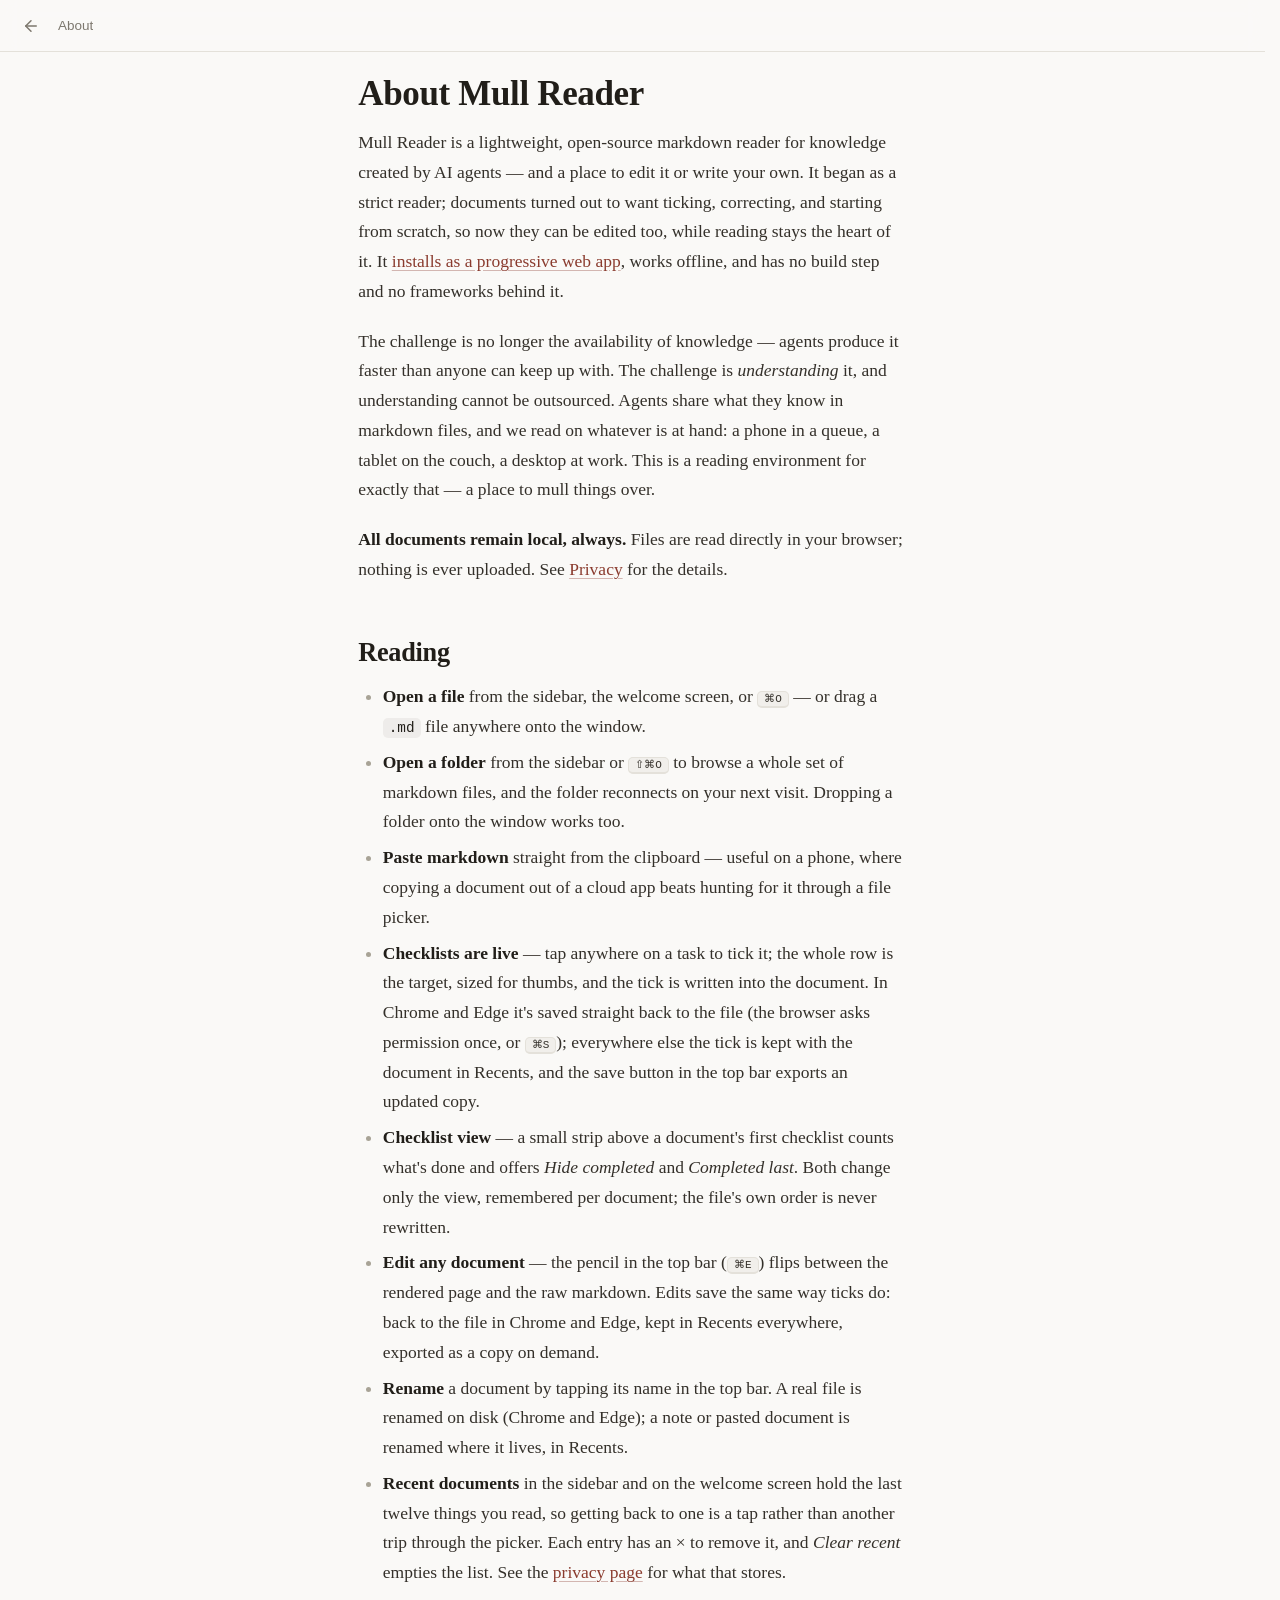
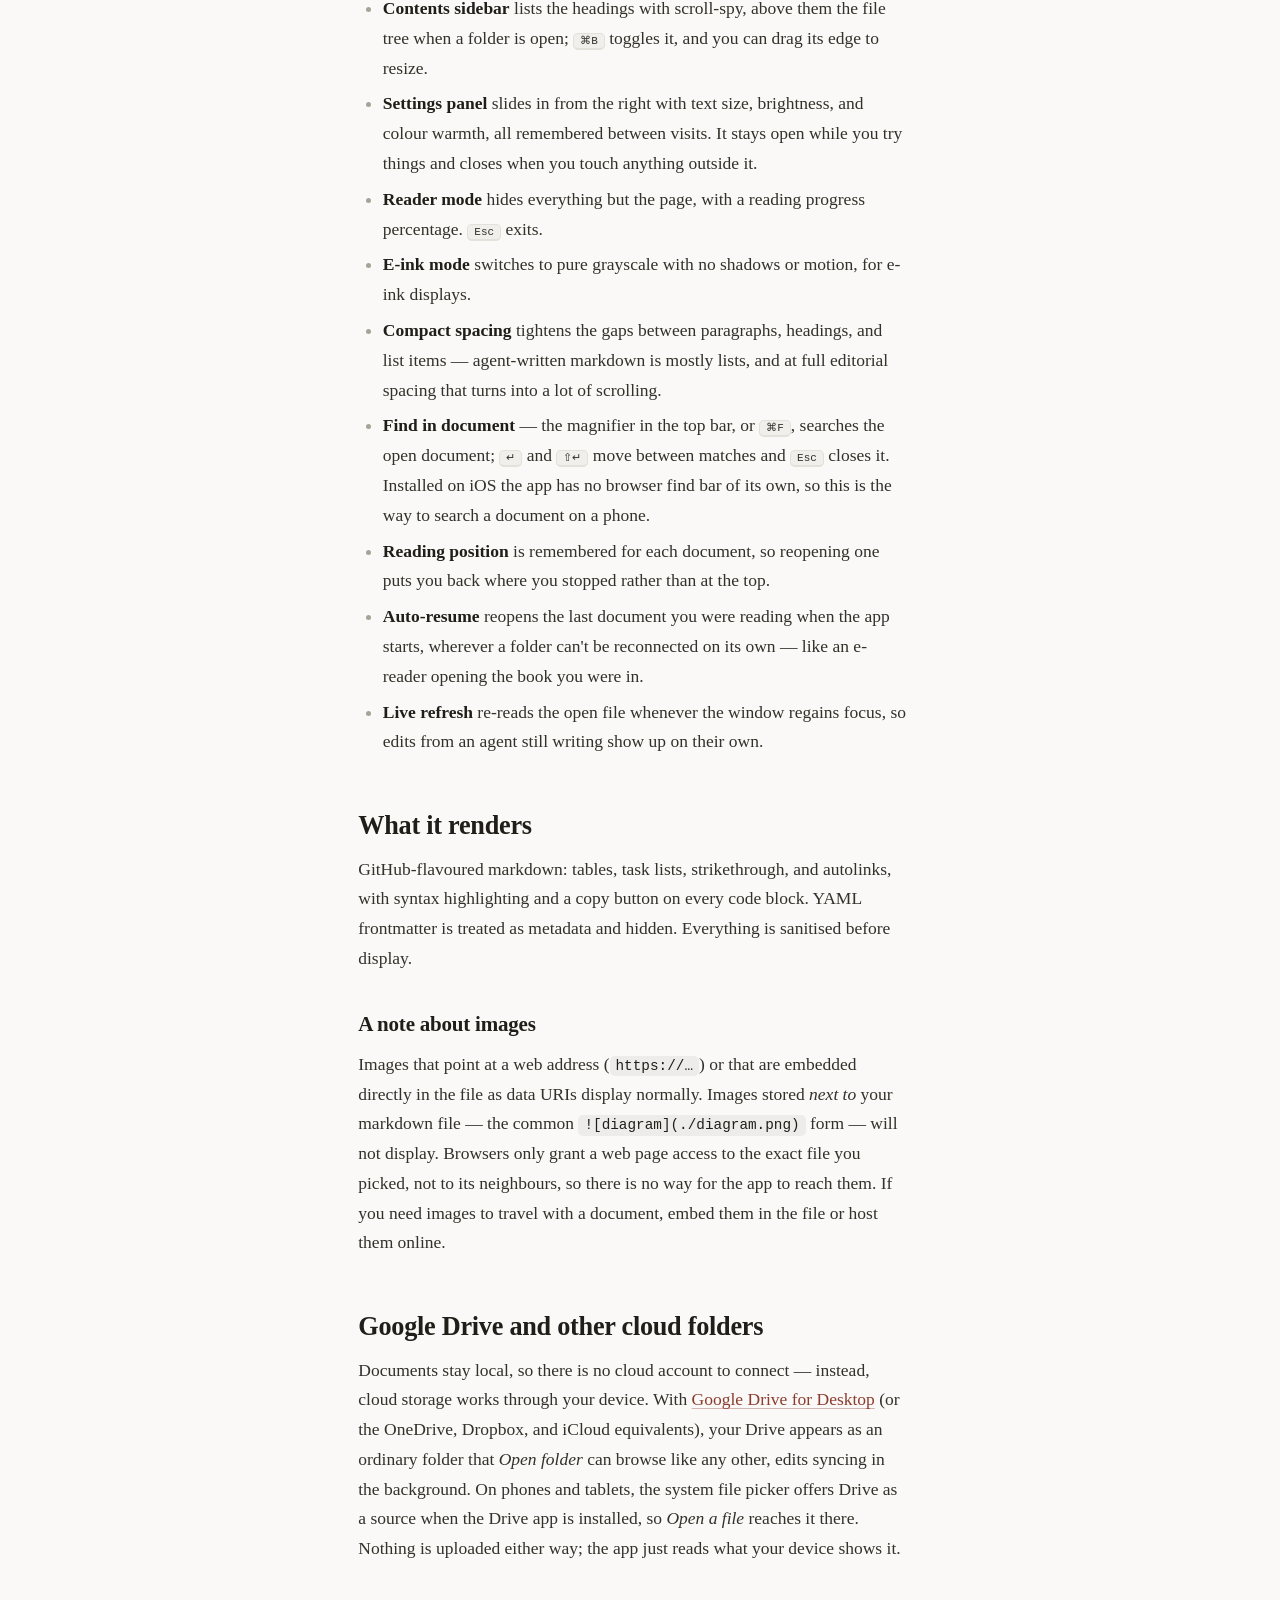
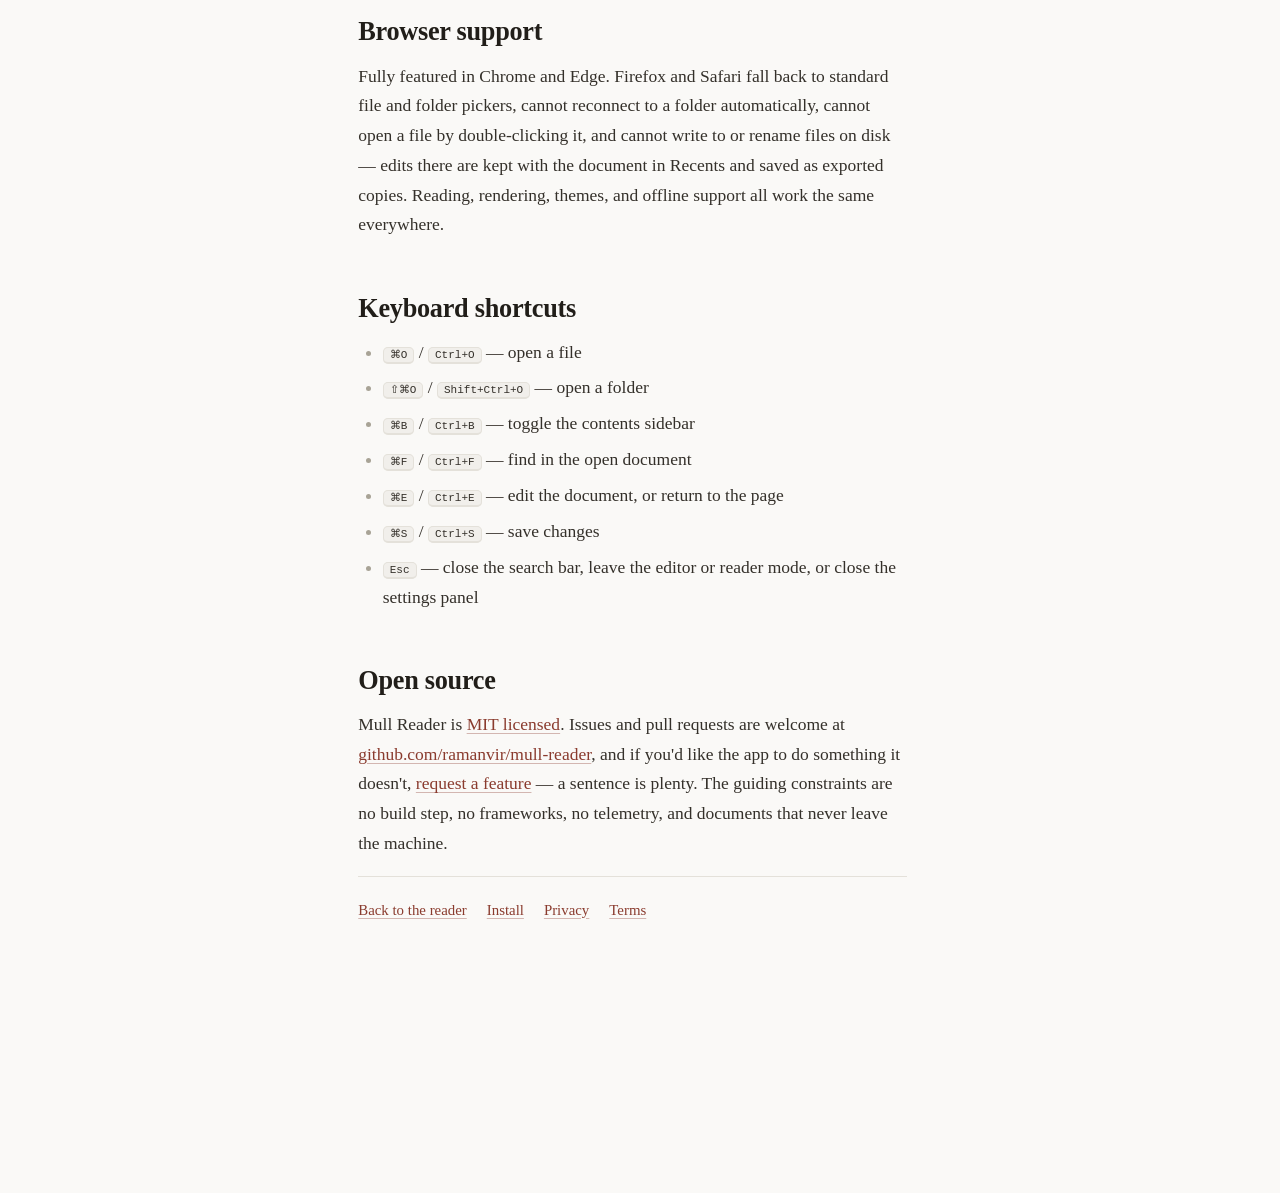
==== commit ee95a104: "Let a single recent document be removed from the list Each recents row now pairs the open button wit" ====
--- a/about.html
+++ b/about.html
@@ -44,7 +44,7 @@
         <li><strong>Checklist view</strong> — a small strip above a document's first checklist counts what's done and offers <em>Hide completed</em> and <em>Completed last</em>. Both change only the view, remembered per document; the file's own order is never rewritten.</li>
         <li><strong>Edit any document</strong> — the pencil in the top bar (<kbd>⌘E</kbd>) flips between the rendered page and the raw markdown. Edits save the same way ticks do: back to the file in Chrome and Edge, kept in Recents everywhere, exported as a copy on demand.</li>
         <li><strong>Rename</strong> a document by tapping its name in the top bar. A real file is renamed on disk (Chrome and Edge); a note or pasted document is renamed where it lives, in Recents.</li>
-        <li><strong>Recent documents</strong> in the sidebar and on the welcome screen hold the last twelve things you read, so getting back to one is a tap rather than another trip through the picker. See the <a href="./privacy.html#recent">privacy page</a> for what that stores.</li>
+        <li><strong>Recent documents</strong> in the sidebar and on the welcome screen hold the last twelve things you read, so getting back to one is a tap rather than another trip through the picker. Each entry has an × to remove it, and <em>Clear recent</em> empties the list. See the <a href="./privacy.html#recent">privacy page</a> for what that stores.</li>
         <li><strong>Contents sidebar</strong> lists the headings with scroll-spy, above them the file tree when a folder is open; <kbd>⌘B</kbd> toggles it, and you can drag its edge to resize.</li>
         <li><strong>Settings panel</strong> slides in from the right with text size, brightness, and colour warmth, all remembered between visits. It stays open while you try things and closes when you touch anything outside it.</li>
         <li><strong>Reader mode</strong> hides everything but the page, with a reading progress percentage. <kbd>Esc</kbd> exits.</li>
--- a/styles.css
+++ b/styles.css
@@ -579,6 +579,9 @@
 
 .recents-list { display: flex; flex-direction: column; }
 
+.recent-row { display: flex; align-items: stretch; gap: 2px; }
+.recent-row > .recent-item { flex: 1; min-width: 0; }
+
 .recent-item {
   display: flex;
   flex-direction: column;
@@ -593,6 +596,22 @@
   overflow-wrap: anywhere;
 }
 .recent-item:hover { background: var(--bg-raised); }
+
+.recent-remove {
+  flex: none;
+  align-self: center;
+  display: inline-flex;
+  align-items: center;
+  justify-content: center;
+  border: 0;
+  background: none;
+  cursor: pointer;
+  color: var(--faint);
+  padding: 8px 7px;
+  border-radius: 6px;
+  touch-action: manipulation;
+}
+.recent-remove:hover { color: var(--accent); background: var(--bg-raised); }
 
 .recent-name {
   font-size: 13.5px;
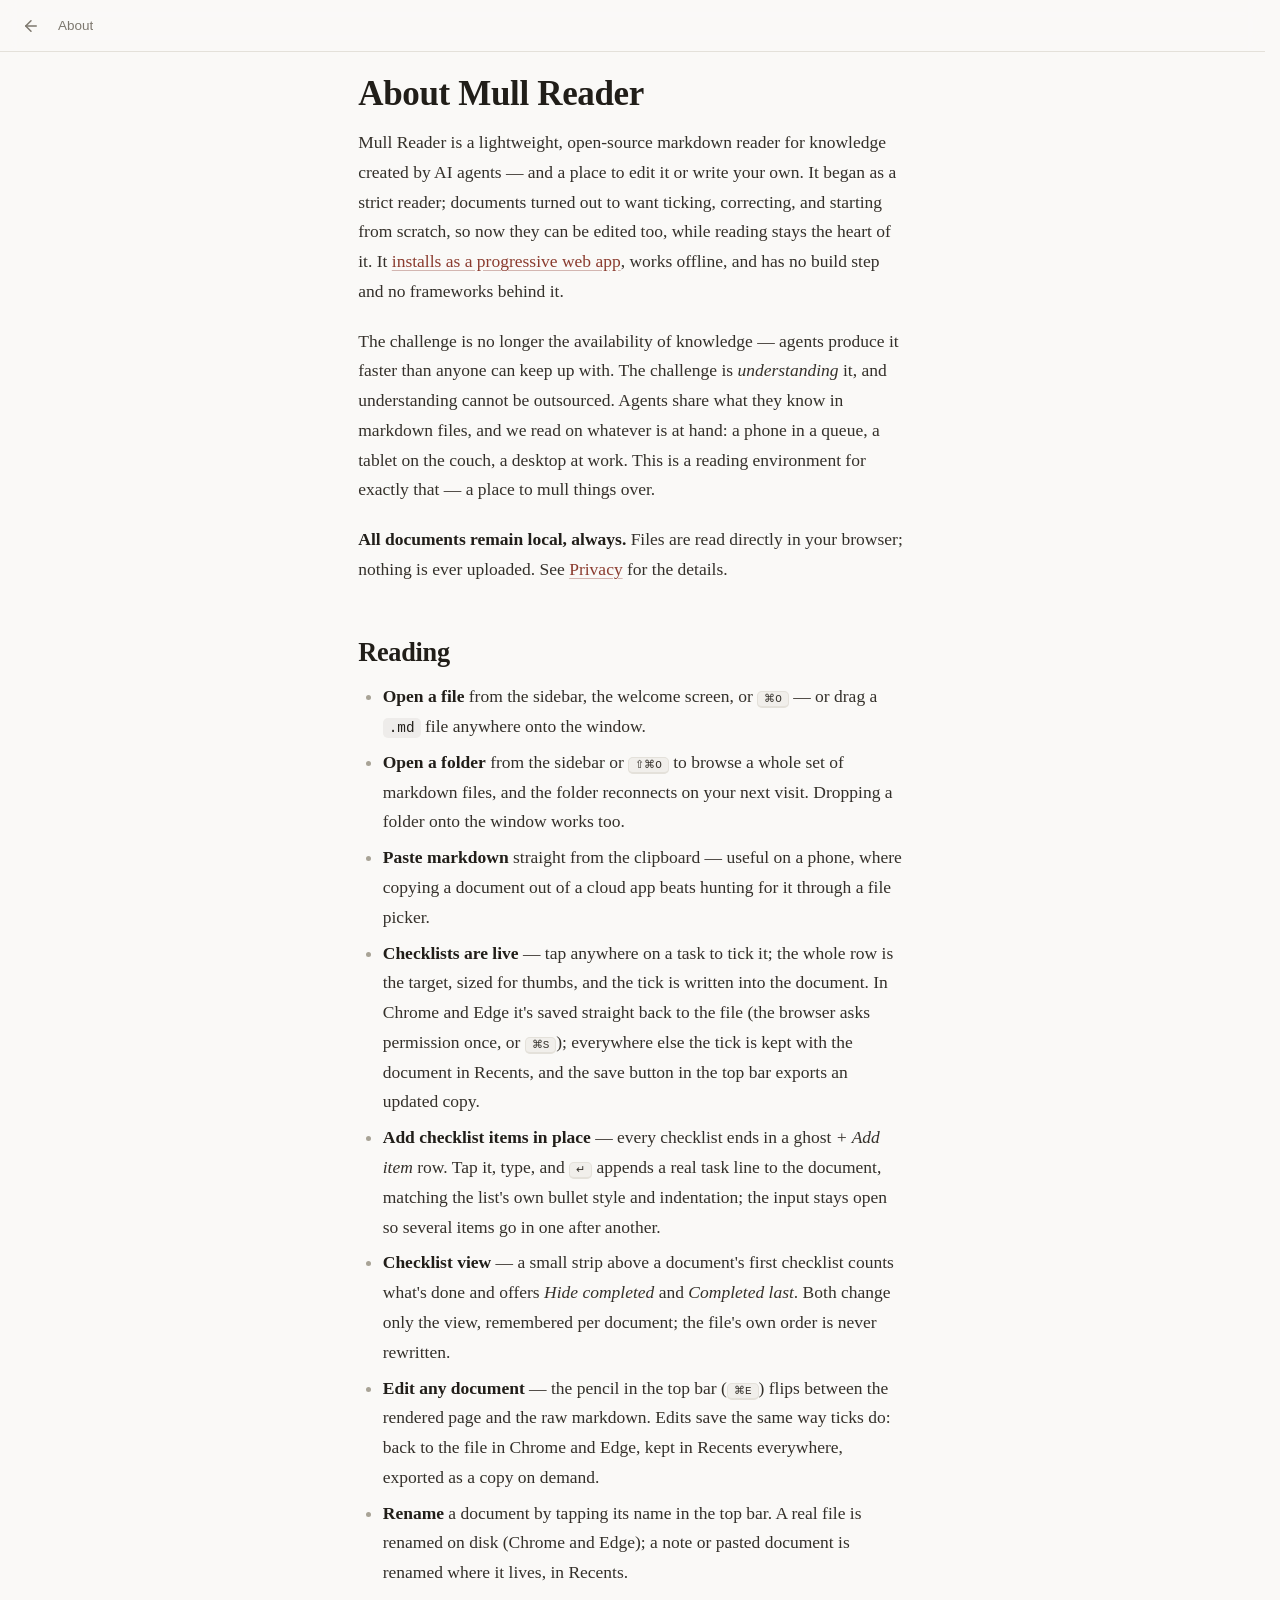
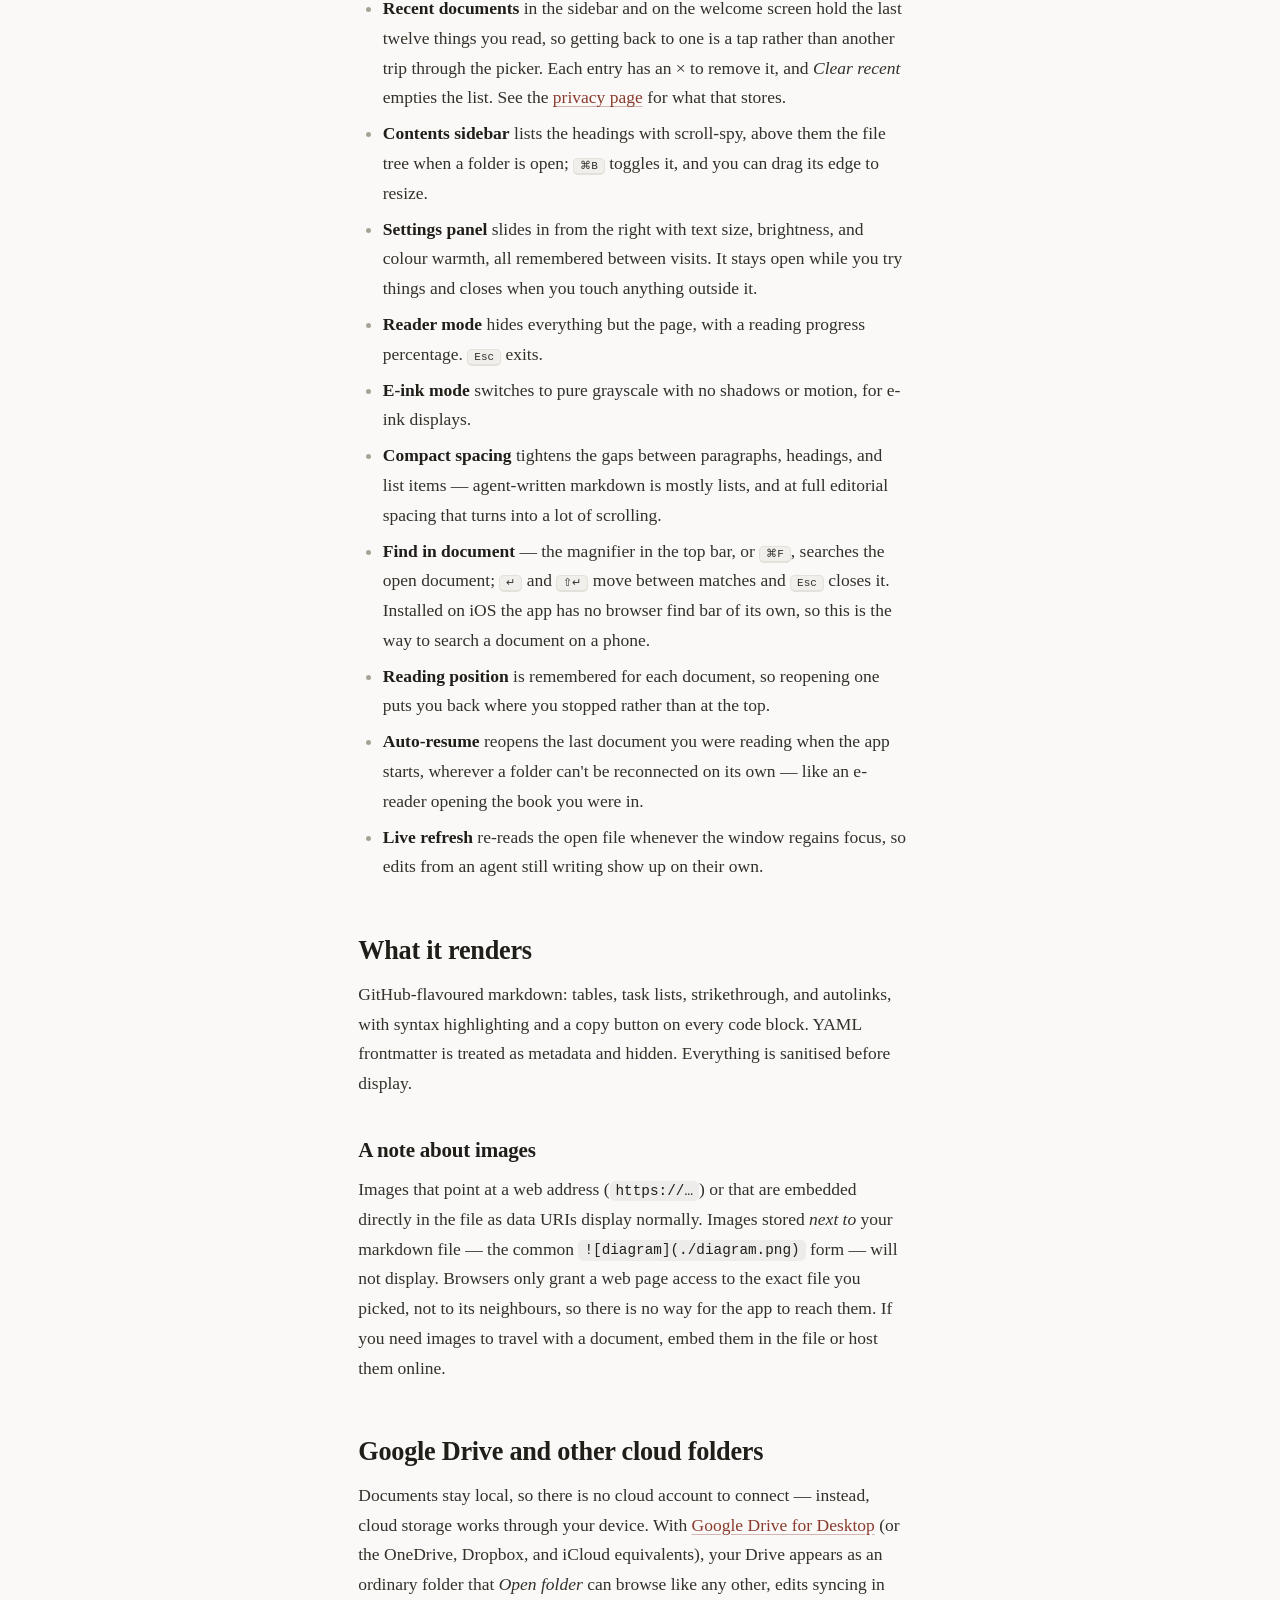
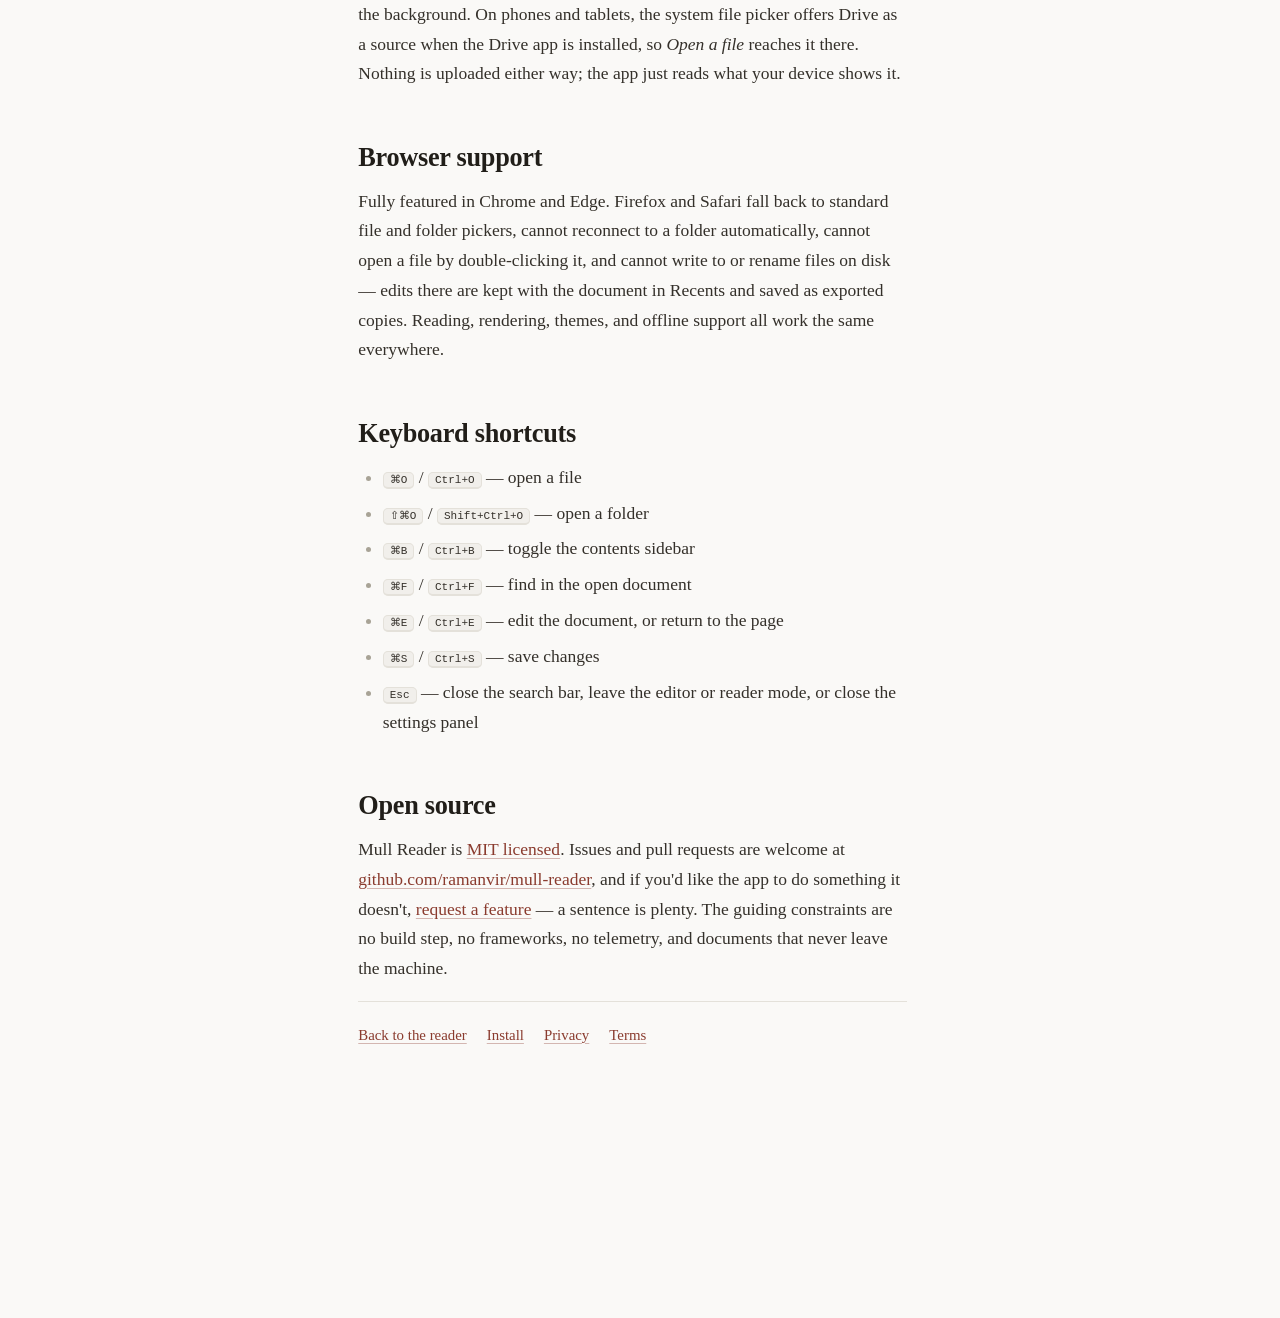
==== commit b969dd9e: "Add checklist items in place with a ghost row per list Ticking was easy; adding meant opening the so" ====
--- a/about.html
+++ b/about.html
@@ -41,6 +41,7 @@
         <li><strong>Open a folder</strong> from the sidebar or <kbd>⇧⌘O</kbd> to browse a whole set of markdown files, and the folder reconnects on your next visit. Dropping a folder onto the window works too.</li>
         <li><strong>Paste markdown</strong> straight from the clipboard — useful on a phone, where copying a document out of a cloud app beats hunting for it through a file picker.</li>
         <li><strong>Checklists are live</strong> — tap anywhere on a task to tick it; the whole row is the target, sized for thumbs, and the tick is written into the document. In Chrome and Edge it's saved straight back to the file (the browser asks permission once, or <kbd>⌘S</kbd>); everywhere else the tick is kept with the document in Recents, and the save button in the top bar exports an updated copy.</li>
+        <li><strong>Add checklist items in place</strong> — every checklist ends in a ghost <em>+ Add item</em> row. Tap it, type, and <kbd>↵</kbd> appends a real task line to the document, matching the list's own bullet style and indentation; the input stays open so several items go in one after another.</li>
         <li><strong>Checklist view</strong> — a small strip above a document's first checklist counts what's done and offers <em>Hide completed</em> and <em>Completed last</em>. Both change only the view, remembered per document; the file's own order is never rewritten.</li>
         <li><strong>Edit any document</strong> — the pencil in the top bar (<kbd>⌘E</kbd>) flips between the rendered page and the raw markdown. Edits save the same way ticks do: back to the file in Chrome and Edge, kept in Recents everywhere, exported as a copy on demand.</li>
         <li><strong>Rename</strong> a document by tapping its name in the top bar. A real file is renamed on disk (Chrome and Edge); a note or pasted document is renamed where it lives, in Recents.</li>
--- a/styles.css
+++ b/styles.css
@@ -1016,6 +1016,47 @@
 
 .tasks-done-last ul.task-list { display: flex; flex-direction: column; }
 .tasks-done-last ul.task-list > li.task-item:has(> input[type="checkbox"]:checked) { order: 9; }
+.tasks-done-last ul.task-list > li.task-add-row { order: 10; }
+
+/* --- the ghost "+ Add item" row --- */
+
+.task-add-row {
+  display: flex;
+  align-items: center;
+  gap: 0.65em;
+  padding: 0.2em 0.5em;
+}
+.task-add {
+  font-family: var(--sans);
+  font-size: 13px;
+  border: 0;
+  background: none;
+  cursor: pointer;
+  color: var(--faint);
+  padding: 0.3em 0;
+  touch-action: manipulation;
+}
+.task-add:hover { color: var(--accent); }
+.task-add-circle {
+  flex: none;
+  width: 1.35em;
+  height: 1.35em;
+  border: 2px dashed var(--faint);
+  border-radius: 50%;
+}
+.task-add-input {
+  flex: 1;
+  min-width: 0;
+  font: inherit;
+  color: var(--ink);
+  background: none;
+  border: 0;
+  border-bottom: 1px solid var(--border);
+  padding: 0.15em 0;
+  outline: none;
+}
+.task-add-input:focus { border-bottom-color: var(--accent); }
+.task-add-input::placeholder { color: var(--faint); }
 
 /* Unsaved ticks waiting to be written — the accent makes the button read
    as "you have changes", not as one more quiet tool. */
